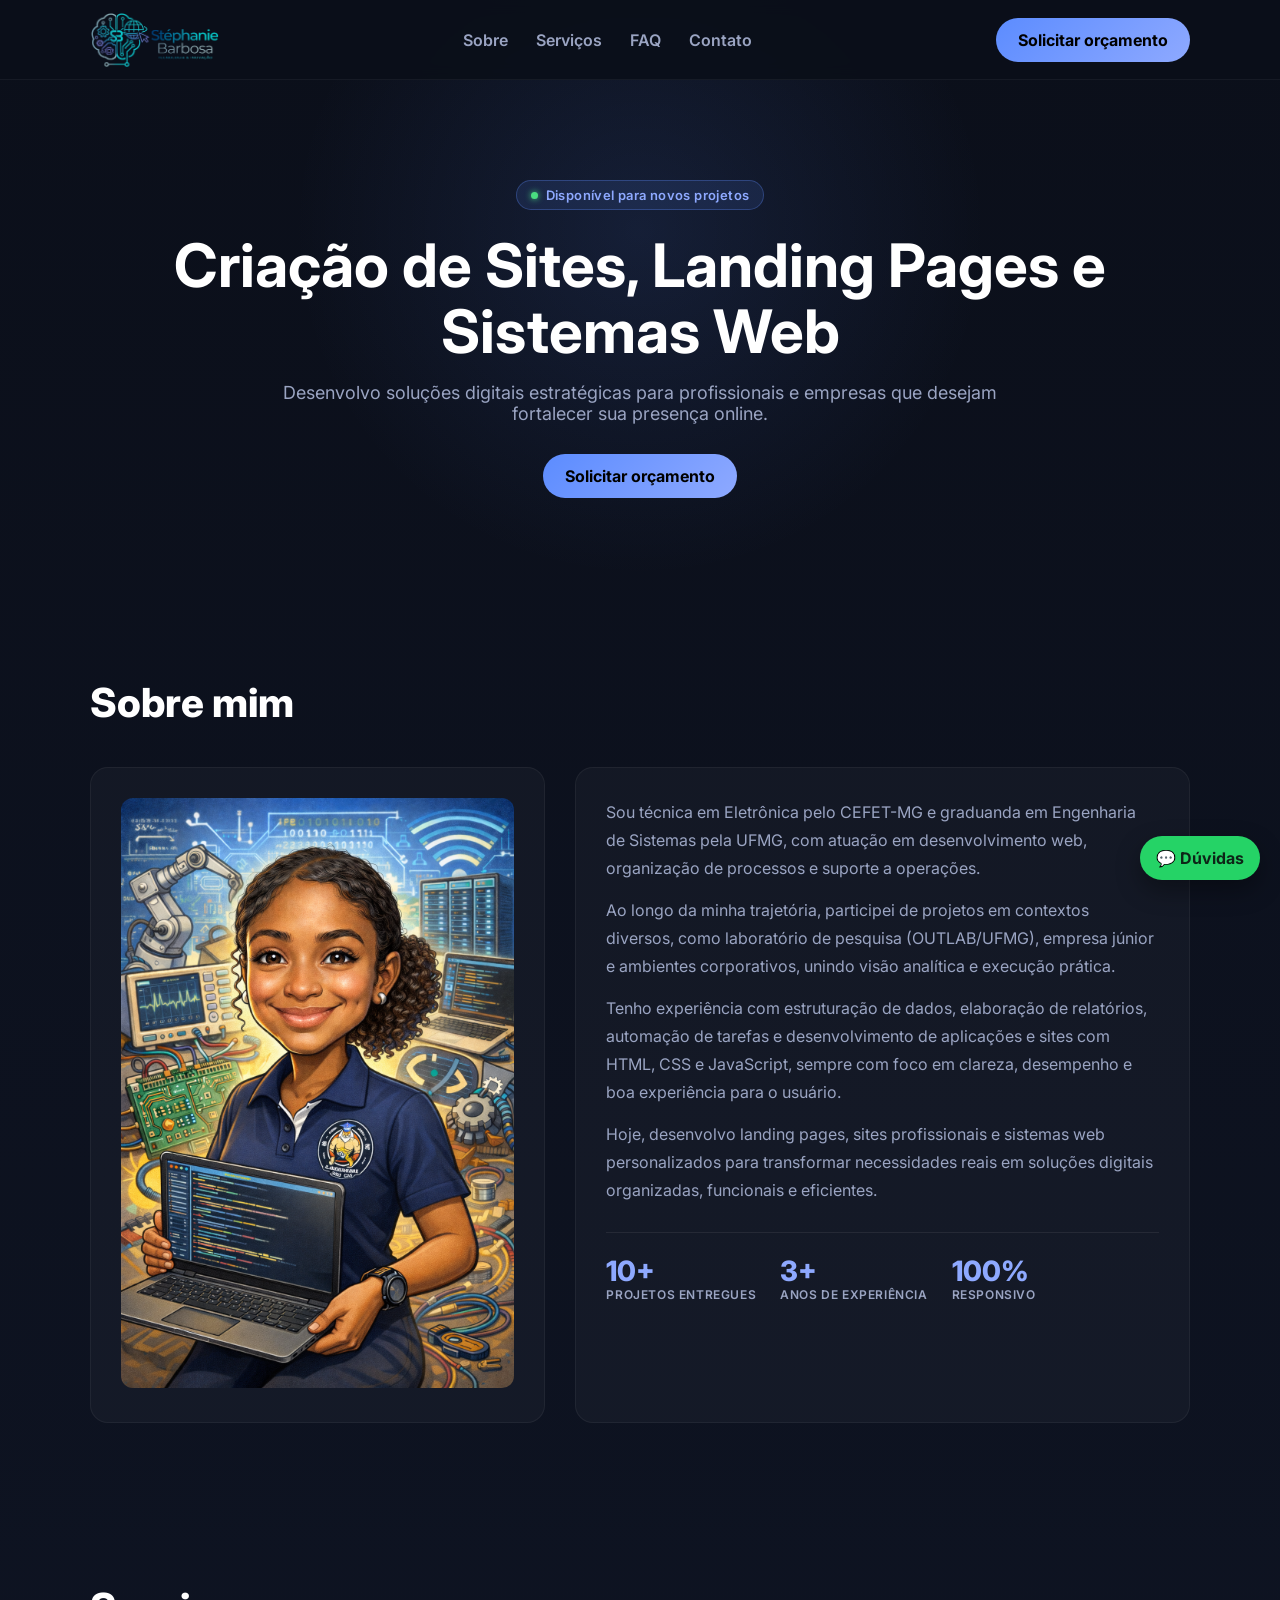
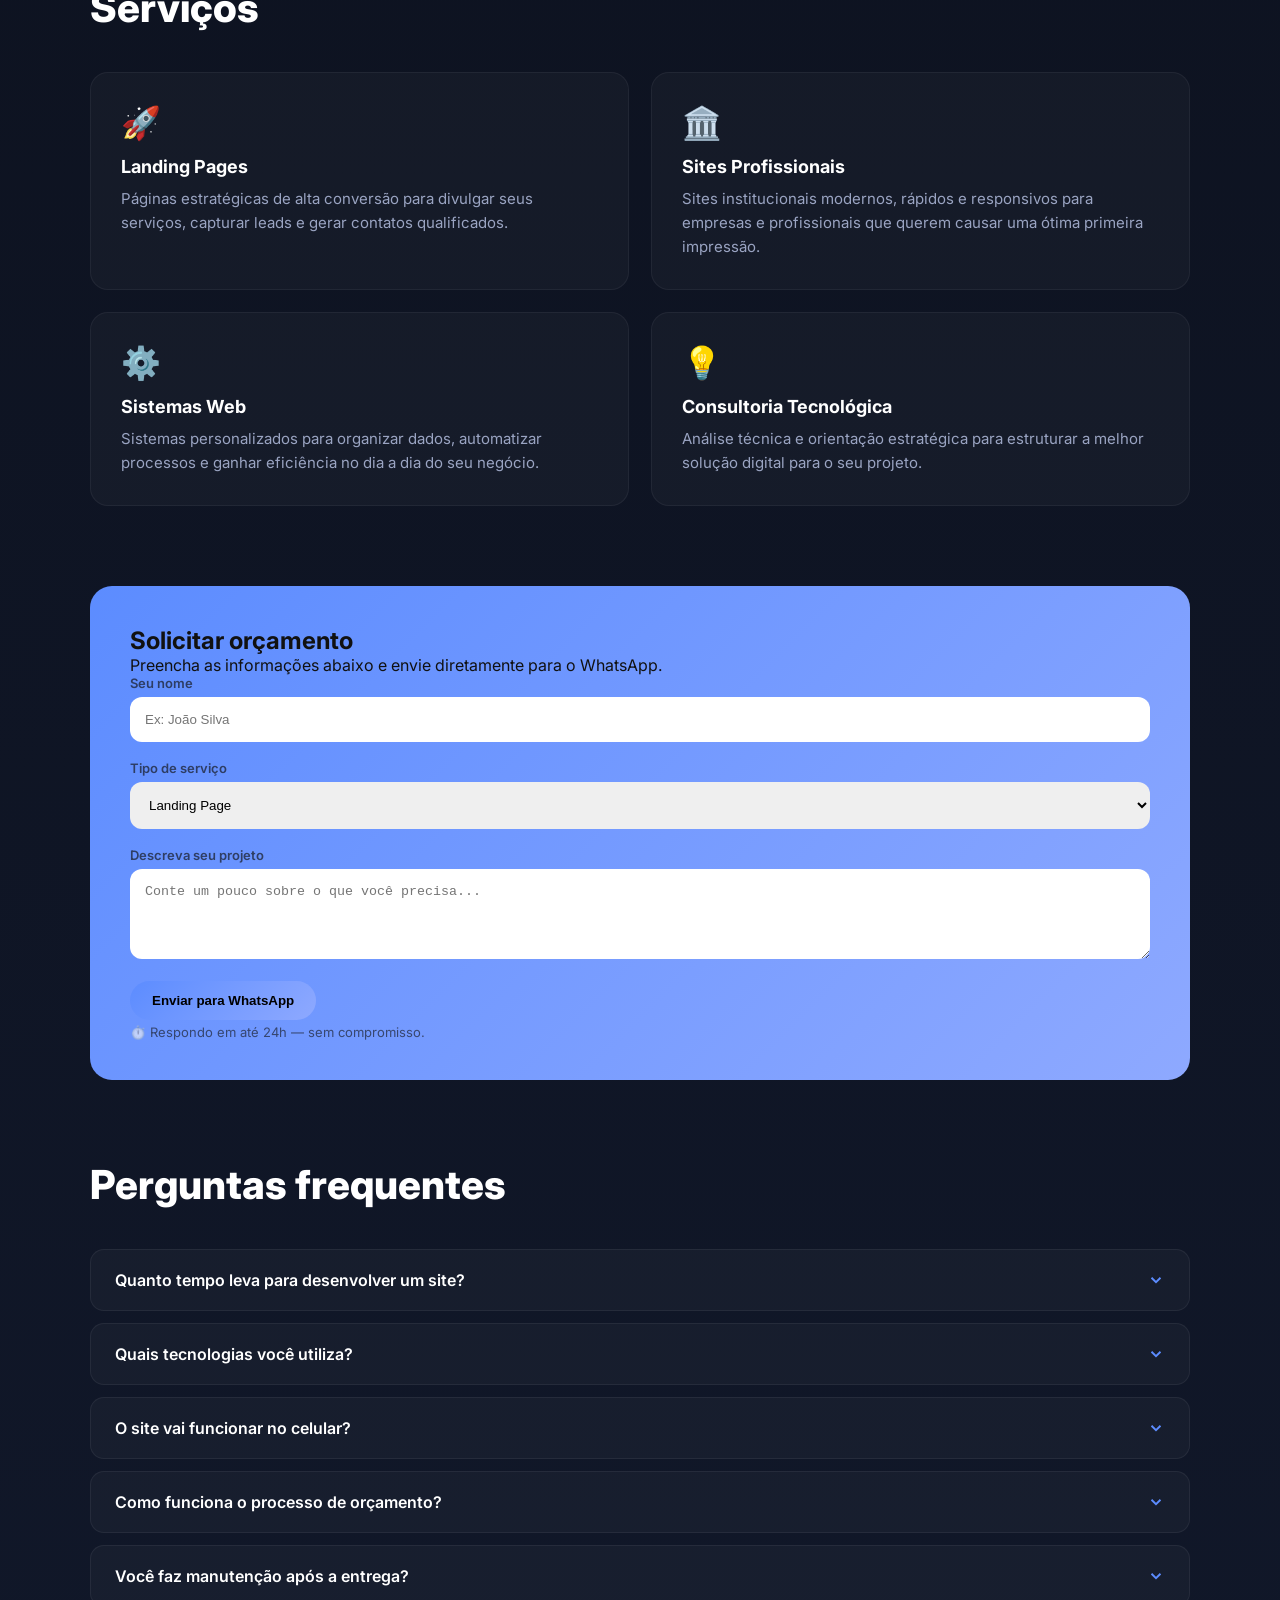
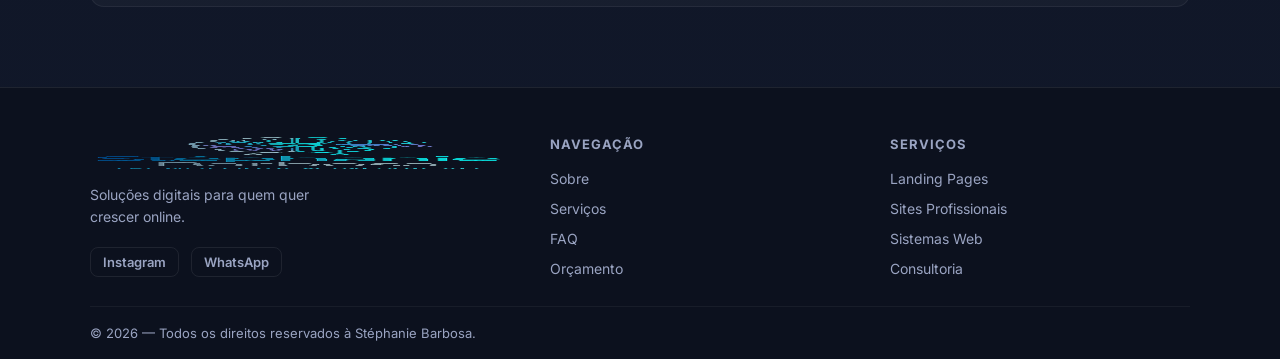
==== index.html @ 3acd4b6a "atualizações" ====
<!doctype html>
<html lang="pt-br">
  <head>
    <meta charset="utf-8" />
    <meta name="viewport" content="width=device-width, initial-scale=1" />
    <meta name="description" content="Stéphanie Barbosa — Desenvolvimento de sites profissionais, landing pages e sistemas web para fortalecer sua presença online." />
    <meta property="og:title" content="Stéphanie Barbosa | Desenvolvimento de Sites e Sistemas" />
    <meta property="og:description" content="Soluções digitais estratégicas para profissionais e empresas que desejam fortalecer sua presença online." />
    <meta property="og:type" content="website" />
    <meta name="twitter:card" content="summary" />
    <meta name="twitter:title" content="Stéphanie Barbosa | Desenvolvimento de Sites e Sistemas" />
    <meta name="twitter:description" content="Soluções digitais estratégicas para profissionais e empresas." />
    <title>Stéphanie Barbosa | Desenvolvimento de Sites e Sistemas</title>
    <link
      href="https://fonts.googleapis.com/css2?family=Inter:wght@400;600;700;800&display=swap"
      rel="stylesheet"
    />
    <link rel="stylesheet" href="assets/css/style.css" />
  </head>
  <body>
    <header>
      <div class="container navbar">
        <div class="brand">
          <img class="brand-logo" src="assets/img/logo-header.png" alt="Logo" />
        </div>

        <button
          class="nav-toggle"
          type="button"
          aria-label="Abrir menu"
          aria-expanded="false"
          aria-controls="primary-navigation"
        >
          <span class="nav-toggle-bar"></span>
          <span class="nav-toggle-bar"></span>
          <span class="nav-toggle-bar"></span>
        </button>

        <nav id="primary-navigation" class="nav-links">
          <a href="#sobre">Sobre</a>
          <a href="#servicos">Serviços</a>
          <a href="#faq">FAQ</a>
          <a
            href="https://wa.me/5531985499733"
            target="_blank"
            rel="noopener noreferrer"
            >Contato</a
          >
        </nav>

        <a href="#contato" class="btn nav-desktop-cta">Solicitar orçamento</a>
      </div>
    </header>

    <div class="nav-overlay"></div>

    <section class="hero">
      <div class="container">
        <div class="hero-badge"><span class="dot"></span> Disponível para novos projetos</div>
        <h1>Criação de Sites, Landing Pages e Sistemas Web</h1>
        <p>
          Desenvolvo soluções digitais estratégicas para profissionais e
          empresas que desejam fortalecer sua presença online.
        </p>
        <div class="hero-actions">
          <a href="#contato" class="btn">Solicitar orçamento</a>
        </div>
      </div>
    </section>

    <section class="section" id="sobre">
      <div class="container">
        <div class="section-title">
          <h2>Sobre mim</h2>
        </div>
        <div class="about-grid">
          <div class="about-photo card">
            <img src="assets/img/foto.png" alt="Stéphanie Barbosa" loading="lazy" />
          </div>
          <div class="card about-text">
            <p>
              Sou técnica em Eletrônica pelo CEFET-MG e graduanda em Engenharia
              de Sistemas pela UFMG, com atuação em desenvolvimento web,
              organização de processos e suporte a operações.
            </p>
            <p>
              Ao longo da minha trajetória, participei de projetos em contextos
              diversos, como laboratório de pesquisa (OUTLAB/UFMG), empresa
              júnior e ambientes corporativos, unindo visão analítica e execução
              prática.
            </p>
            <p>
              Tenho experiência com estruturação de dados, elaboração de
              relatórios, automação de tarefas e desenvolvimento de aplicações e
              sites com HTML, CSS e JavaScript, sempre com foco em clareza,
              desempenho e boa experiência para o usuário.
            </p>
            <p>
              Hoje, desenvolvo landing pages, sites profissionais e sistemas web
              personalizados para transformar necessidades reais em soluções
              digitais organizadas, funcionais e eficientes.
            </p>
            <div class="about-stats">
              <div class="stat"><span class="stat-number">10+</span><span class="stat-label">Projetos entregues</span></div>
              <div class="stat"><span class="stat-number">3+</span><span class="stat-label">Anos de experiência</span></div>
              <div class="stat"><span class="stat-number">100%</span><span class="stat-label">Responsivo</span></div>
            </div>
          </div>
        </div>
      </div>
    </section>

    <section class="section" id="servicos">
      <div class="container">
        <div class="section-title"><h2>Serviços</h2></div>
        <div class="cards">
          <div class="card fade-in">
            <span class="card-icon">🚀</span>
            <h3>Landing Pages</h3>
            <p>
              Páginas estratégicas de alta conversão para divulgar seus serviços,
              capturar leads e gerar contatos qualificados.
            </p>
          </div>
          <div class="card fade-in">
            <span class="card-icon">🏛️</span>
            <h3>Sites Profissionais</h3>
            <p>
              Sites institucionais modernos, rápidos e responsivos para empresas
              e profissionais que querem causar uma ótima primeira impressão.
            </p>
          </div>
          <div class="card fade-in">
            <span class="card-icon">⚙️</span>
            <h3>Sistemas Web</h3>
            <p>
              Sistemas personalizados para organizar dados, automatizar processos
              e ganhar eficiência no dia a dia do seu negócio.
            </p>
          </div>
          <div class="card fade-in">
            <span class="card-icon">💡</span>
            <h3>Consultoria Tecnológica</h3>
            <p>
              Análise técnica e orientação estratégica para estruturar a melhor
              solução digital para o seu projeto.
            </p>
          </div>
        </div>
      </div>
    </section>

    <section class="cta" id="contato">
      <div class="container">
        <div class="cta-box">
          <h2>Solicitar orçamento</h2>
          <p>
            Preencha as informações abaixo e envie diretamente para o WhatsApp.
          </p>
          <form onsubmit="enviarWhatsApp(event)">
            <label for="nome">Seu nome</label>
            <input type="text" id="nome" placeholder="Ex: João Silva" required />
            <label for="servico">Tipo de serviço</label>
            <select id="servico">
              <option>Landing Page</option>
              <option>Site Profissional</option>
              <option>Sistema Web</option>
              <option>Consultoria</option>
            </select>
            <label for="mensagem">Descreva seu projeto</label>
            <textarea
              rows="4"
              id="mensagem"
              placeholder="Conte um pouco sobre o que você precisa..."
            ></textarea>
            <button class="btn" type="submit">Enviar para WhatsApp</button>
            <p class="form-trust">⏱️ Respondo em até 24h &mdash; sem compromisso.</p>
          </form>
        </div>
      </div>
    </section>

    <section class="section" id="faq">
      <div class="container">
        <div class="section-title fade-in">
          <h2>Perguntas frequentes</h2>
        </div>
        <div class="faq-list">
          <div class="faq-item fade-in">
            <button class="faq-question" aria-expanded="false">
              Quanto tempo leva para desenvolver um site?
              <svg class="faq-chevron" viewBox="0 0 24 24" fill="none" stroke="currentColor" stroke-width="2.5"><polyline points="6 9 12 15 18 9"/></svg>
            </button>
            <div class="faq-answer">O prazo varia conforme a complexidade do projeto. Uma landing page simples pode ficar pronta em 5 a 7 dias úteis, enquanto sites institucionais e sistemas web costumam levar de 2 a 5 semanas. Após o orçamento, informo o prazo exato para o seu caso.</div>
          </div>
          <div class="faq-item fade-in">
            <button class="faq-question" aria-expanded="false">
              Quais tecnologias você utiliza?
              <svg class="faq-chevron" viewBox="0 0 24 24" fill="none" stroke="currentColor" stroke-width="2.5"><polyline points="6 9 12 15 18 9"/></svg>
            </button>
            <div class="faq-answer">Trabalho principalmente com HTML, CSS e JavaScript para sites estáticos e landing pages de alta performance. Para sistemas web, utilizo frameworks modernos conforme a necessidade do projeto. Todos os sites entregues são responsivos e otimizados para buscadores (SEO).</div>
          </div>
          <div class="faq-item fade-in">
            <button class="faq-question" aria-expanded="false">
              O site vai funcionar no celular?
              <svg class="faq-chevron" viewBox="0 0 24 24" fill="none" stroke="currentColor" stroke-width="2.5"><polyline points="6 9 12 15 18 9"/></svg>
            </button>
            <div class="faq-answer">Sim, 100%. Todos os projetos são desenvolvidos com abordagem <em>mobile-first</em>, garantindo excelente experiência em celulares, tablets e desktops.</div>
          </div>
          <div class="faq-item fade-in">
            <button class="faq-question" aria-expanded="false">
              Como funciona o processo de orçamento?
              <svg class="faq-chevron" viewBox="0 0 24 24" fill="none" stroke="currentColor" stroke-width="2.5"><polyline points="6 9 12 15 18 9"/></svg>
            </button>
            <div class="faq-answer">Basta preencher o formulário acima ou entrar em contato pelo WhatsApp. Após entender o seu projeto, envio um orçamento detalhado sem nenhum compromisso. Respondo em até 24 horas úteis.</div>
          </div>
          <div class="faq-item fade-in">
            <button class="faq-question" aria-expanded="false">
              Você faz manutenção após a entrega?
              <svg class="faq-chevron" viewBox="0 0 24 24" fill="none" stroke="currentColor" stroke-width="2.5"><polyline points="6 9 12 15 18 9"/></svg>
            </button>
            <div class="faq-answer">Sim. Ofereço suporte pós-entrega e manutenção mediante contrato. Assim você fica tranquilo sabendo que o site continuará funcionando e atualizado.</div>
          </div>
        </div>
      </div>
    </section>

    <footer>
      <div class="footer-inner">
        <div class="footer-brand">
          <img
            class="footer-logo"
            src="assets/img/logo-footer.png"
            alt="Logo Stéphanie Barbosa"
            loading="lazy"
          />
          <p class="footer-tagline">Soluções digitais para quem quer crescer online.</p>
          <div class="footer-social">
            <a href="https://www.instagram.com/" target="_blank" rel="noopener noreferrer">Instagram</a>
            <a href="https://wa.me/5531985499733" target="_blank" rel="noopener noreferrer">WhatsApp</a>
          </div>
        </div>
        <div class="footer-col">
          <h4>Navegação</h4>
          <ul>
            <li><a href="#sobre">Sobre</a></li>
            <li><a href="#servicos">Serviços</a></li>
            <li><a href="#faq">FAQ</a></li>
            <li><a href="#contato">Orçamento</a></li>
          </ul>
        </div>
        <div class="footer-col">
          <h4>Serviços</h4>
          <ul>
            <li><a href="#contato">Landing Pages</a></li>
            <li><a href="#contato">Sites Profissionais</a></li>
            <li><a href="#contato">Sistemas Web</a></li>
            <li><a href="#contato">Consultoria</a></li>
          </ul>
        </div>
      </div>
      <div class="footer-bottom">
        <div class="footer-text">
          &copy; <span id="year"></span> &mdash; Todos os direitos reservados à Stéphanie Barbosa.
        </div>
      </div>
    </footer>

    <a
      class="whatsapp-float"
      href="https://wa.me/5531985499733?text=Ol%C3%A1%2C%20tenho%20uma%20d%C3%BAvida%20e%20gostaria%20de%20falar%20com%20voc%C3%AA."
      target="_blank"
      rel="noopener noreferrer"
      >💬 Dúvidas</a
    >

    <script src="assets/js/main.js"></script>
  </body>
</html>
---- assets/css/style.css ----
:root {
  --bg: #0b0f1a;
  --accent: #5c8cff;
  --accent-soft: #8ea9ff;
  --text: #ffffff;
  --muted: #9aa4c2;
  --success: #25d366;
}

* {
  box-sizing: border-box;
  margin: 0;
  padding: 0;
}
:focus-visible {
  outline: 2px solid var(--accent);
  outline-offset: 3px;
  border-radius: 4px;
}
html {
  scroll-behavior: smooth;
}
body {
  font-family: Inter, sans-serif;
  background: linear-gradient(180deg, #0b0f1a, #11182a);
  color: var(--text);
  overflow-x: hidden;
}

.container {
  width: min(1100px, 92%);
  margin: auto;
}

/* HEADER CORRIGIDO */
header {
  position: fixed;
  top: 0;
  left: 0;
  width: 100%;
  height: 80px; /* Altura fixa para controle */
  background: rgba(11, 15, 26, 0.95);
  backdrop-filter: blur(8px);
  border-bottom: 1px solid rgba(255, 255, 255, 0.05);
  z-index: 1000;
  display: flex;
  align-items: center;
}

.navbar {
  display: grid;
  grid-template-columns: auto 1fr auto;
  align-items: center;
  gap: 20px;
}

.brand-logo {
  height: 54px;
  width: auto;
  display: block;
}

.nav-links {
  display: flex;
  gap: 28px;
  align-items: center;
  justify-self: center;
}
.nav-links a {
  color: var(--muted);
  font-weight: 600;
  transition: 0.2s;
  text-decoration: none;
}
.nav-links a:hover {
  color: var(--text);
}

.nav-cta {
  display: none;
} /* Escondido no Desktop */

.btn {
  display: inline-flex;
  align-items: center;
  justify-content: center;
  padding: 12px 22px;
  border-radius: 30px;
  background: linear-gradient(135deg, var(--accent), var(--accent-soft));
  border: none;
  font-weight: 700;
  color: #000;
  text-decoration: none;
  cursor: pointer;
  transition: transform 0.2s ease, box-shadow 0.2s ease, filter 0.2s ease;
}
.btn:hover {
  transform: translateY(-2px) scale(1.03);
  box-shadow: 0 8px 24px rgba(92, 140, 255, 0.4);
  filter: brightness(1.08);
}

/* HERO */
.hero {
  padding: clamp(120px, 15vw, 180px) 0 clamp(60px, 8vw, 100px);
  text-align: center;
  position: relative;
  overflow: hidden;
}
.hero::before {
  content: '';
  position: absolute;
  top: -120px;
  left: 50%;
  transform: translateX(-50%);
  width: 700px;
  height: 700px;
  background: radial-gradient(circle, rgba(92,140,255,0.12) 0%, transparent 70%);
  pointer-events: none;
  z-index: 0;
}
.hero .container {
  position: relative;
  z-index: 1;
}
.hero-badge {
  display: inline-flex;
  align-items: center;
  gap: 8px;
  background: rgba(92, 140, 255, 0.12);
  border: 1px solid rgba(92, 140, 255, 0.3);
  color: var(--accent-soft);
  font-size: 13px;
  font-weight: 600;
  padding: 6px 14px;
  border-radius: 999px;
  margin-bottom: 22px;
  letter-spacing: 0.03em;
}
.hero-badge .dot {
  width: 7px;
  height: 7px;
  border-radius: 50%;
  background: #4ade80;
  box-shadow: 0 0 6px #4ade80;
  animation: pulse-dot 2s infinite;
}
@keyframes pulse-dot {
  0%, 100% { opacity: 1; }
  50% { opacity: 0.4; }
}
.hero h1 {
  font-size: clamp(32px, 5vw, 60px);
  line-height: 1.1;
  margin-bottom: 18px;
}
.hero p {
  max-width: 760px;
  margin: 0 auto 30px;
  color: var(--muted);
  font-size: 18px;
}

/* SEÇÕES E GRIDS */
[id] {
  scroll-margin-top: 90px;
}
.section {
  padding: 80px 0;
}
.section-title {
  margin-bottom: 40px;
}
.section-title h2 {
  font-size: clamp(26px, 3.5vw, 40px);
  font-weight: 800;
}
.about-grid {
  display: grid;
  grid-template-columns: 1fr 1.35fr;
  gap: 30px;
}
.cards {
  display: grid;
  grid-template-columns: repeat(2, 1fr);
  gap: 22px;
}
.card {
  padding: 30px;
  border-radius: 18px;
  background: rgba(255, 255, 255, 0.03);
  border: 1px solid rgba(255, 255, 255, 0.05);
  transition: border-color 0.25s, transform 0.25s;
}
.card:hover {
  border-color: rgba(92, 140, 255, 0.3);
  transform: translateY(-3px);
}

.about-photo img {
  width: 100%;
  border-radius: 12px;
  object-fit: cover;
}

.about-text p {
  color: var(--muted);
  line-height: 1.75;
  margin-bottom: 14px;
}
.about-text p:last-child {
  margin-bottom: 0;
}

.about-stats {
  display: flex;
  gap: 24px;
  flex-wrap: wrap;
  margin-top: 28px;
  padding-top: 24px;
  border-top: 1px solid rgba(255,255,255,0.07);
}
.stat {
  display: flex;
  flex-direction: column;
  gap: 2px;
}
.stat-number {
  font-size: 28px;
  font-weight: 800;
  color: var(--accent-soft);
  line-height: 1;
}
.stat-label {
  font-size: 12px;
  color: var(--muted);
  font-weight: 600;
  text-transform: uppercase;
  letter-spacing: 0.05em;
}

/* ÍCONES DOS CARDS */
.card-icon {
  font-size: 32px;
  margin-bottom: 14px;
  display: block;
}
.cards .card h3 {
  margin-bottom: 10px;
  font-size: 18px;
  font-weight: 700;
}
.cards .card p {
  color: var(--muted);
  line-height: 1.6;
  font-size: 15px;
}

/* FAQ */
.faq-list {
  display: flex;
  flex-direction: column;
  gap: 12px;
}
.faq-item {
  border-radius: 14px;
  background: rgba(255,255,255,0.03);
  border: 1px solid rgba(255,255,255,0.06);
  overflow: hidden;
  transition: border-color 0.25s;
}
.faq-item:hover {
  border-color: rgba(92,140,255,0.25);
}
.faq-question {
  width: 100%;
  background: none;
  border: none;
  color: var(--text);
  font-family: inherit;
  font-size: 16px;
  font-weight: 600;
  padding: 20px 24px;
  text-align: left;
  cursor: pointer;
  display: flex;
  justify-content: space-between;
  align-items: center;
  gap: 12px;
}
.faq-question .faq-chevron {
  width: 18px;
  height: 18px;
  flex-shrink: 0;
  color: var(--accent);
  transition: transform 0.3s;
}
.faq-item.is-open .faq-chevron {
  transform: rotate(180deg);
}
.faq-answer {
  max-height: 0;
  overflow: hidden;
  transition: max-height 0.35s ease, padding 0.3s;
  padding: 0 24px;
  color: var(--muted);
  font-size: 15px;
  line-height: 1.7;
}
.faq-item.is-open .faq-answer {
  max-height: 300px;
  padding: 0 24px 20px;
}

/* FORMULÁRIO */
.cta-box {
  padding: 40px;
  border-radius: 22px;
  background: linear-gradient(135deg, var(--accent), var(--accent-soft));
  color: #111;
}
form label {
  display: block;
  font-size: 13px;
  font-weight: 600;
  color: rgba(17, 17, 17, 0.65);
  margin-bottom: 6px;
}
form input,
form select,
form textarea {
  width: 100%;
  padding: 15px;
  border-radius: 12px;
  border: none;
  margin-bottom: 18px;
}

/* FOOTER */
footer {
  border-top: 1px solid rgba(255, 255, 255, 0.08);
  background: rgba(11, 15, 26, 0.7);
}

.footer-inner {
  width: min(1100px, 92%);
  margin: 0 auto;
  padding: 48px 0 28px;
  display: grid;
  grid-template-columns: 1.4fr 1fr 1fr;
  gap: 40px;
}

.footer-brand {
  display: flex;
  flex-direction: column;
  gap: 14px;
}

.footer-logo {
  height: 34px;
  width: auto;
  display: block;
}

.footer-tagline {
  color: var(--muted);
  font-size: 14px;
  line-height: 1.6;
  max-width: 220px;
}

.footer-social {
  display: flex;
  gap: 12px;
  margin-top: 4px;
}

.footer-social a {
  color: var(--muted);
  text-decoration: none;
  font-size: 13px;
  font-weight: 600;
  padding: 6px 12px;
  border-radius: 8px;
  border: 1px solid rgba(255,255,255,0.08);
  transition: color 0.2s, border-color 0.2s;
}

.footer-social a:hover {
  color: var(--text);
  border-color: rgba(92,140,255,0.4);
}

.footer-col h4 {
  font-size: 13px;
  font-weight: 700;
  text-transform: uppercase;
  letter-spacing: 0.08em;
  color: var(--muted);
  margin-bottom: 16px;
}

.footer-col ul {
  list-style: none;
  display: flex;
  flex-direction: column;
  gap: 10px;
}

.footer-col ul li a {
  color: var(--muted);
  text-decoration: none;
  font-size: 14px;
  transition: color 0.2s;
}

.footer-col ul li a:hover {
  color: var(--text);
}

.footer-bottom {
  width: min(1100px, 92%);
  margin: 0 auto;
  padding: 18px 0;
  border-top: 1px solid rgba(255,255,255,0.05);
  display: flex;
  align-items: center;
  justify-content: space-between;
}

.footer-text {
  color: var(--muted);
  font-size: 13px;
}

/* BOTAO FLUTUANTE WHATSAPP */
.whatsapp-float {
  position: fixed;
  right: 20px;
  bottom: 20px;
  z-index: 1200;
  display: inline-flex;
  align-items: center;
  gap: 8px;
  padding: 12px 16px;
  border-radius: 999px;
  background: var(--success);
  color: #0d2517;
  text-decoration: none;
  font-weight: 700;
  box-shadow: 0 10px 25px rgba(0, 0, 0, 0.35);
  transition:
    transform 0.2s ease,
    box-shadow 0.2s ease;
}

.whatsapp-float:hover {
  transform: translateY(-2px);
  box-shadow: 0 14px 30px rgba(0, 0, 0, 0.4);
}

/* MENU HAMBÚRGUER (BOTÃO) */
.nav-toggle {
  display: none;
  flex-direction: column;
  gap: 5px;
  background: none;
  border: none;
  cursor: pointer;
  z-index: 1100;
}
.nav-toggle-bar {
  width: 25px;
  height: 3px;
  background: #fff;
  border-radius: 5px;
  transition: 0.3s;
}

/* RESPONSIVIDADE */
/* FADE-IN AO ROLAR */
.fade-in {
  opacity: 0;
  transform: translateY(22px);
  transition: opacity 0.6s ease, transform 0.6s ease;
}
.fade-in.visible {
  opacity: 1;
  transform: translateY(0);
}

/* CONFIANÇA NO FORM */
.form-trust {
  display: flex;
  align-items: center;
  gap: 8px;
  font-size: 13px;
  color: rgba(17,17,17,0.6);
  margin-top: 4px;
}

@media (max-width: 900px) {
  .nav-links {
    position: fixed;
    top: 0;
    right: -100%;
    height: 100vh;
    width: 280px;
    background: var(--bg);
    flex-direction: column;
    padding: 100px 20px;
    transition: 0.4s;
    z-index: 1050;
  }
  .nav-links.is-open {
    right: 0;
  }
  .nav-toggle {
    display: flex;
  }
  .nav-desktop-cta {
    display: none;
  }
  .nav-cta {
    display: flex;
    width: 100%;
  }

  .about-grid,
  .cards {
    grid-template-columns: 1fr;
  }

  .footer-inner {
    grid-template-columns: 1fr;
    gap: 32px;
    padding: 36px 0 24px;
  }
  .footer-bottom {
    flex-direction: column;
    gap: 8px;
    text-align: center;
  }
  .footer-text {
    text-align: center;
  }

  .whatsapp-float {
    right: 14px;
    bottom: 14px;
    padding: 10px 14px;
    font-size: 14px;
  }

  /* Animação X */
  .nav-toggle.is-open .nav-toggle-bar:nth-child(1) {
    transform: translateY(8px) rotate(45deg);
  }
  .nav-toggle.is-open .nav-toggle-bar:nth-child(2) {
    opacity: 0;
  }
  .nav-toggle.is-open .nav-toggle-bar:nth-child(3) {
    transform: translateY(-8px) rotate(-45deg);
  }
}

@media (max-width: 768px) {
  .section { padding: 60px 0; }
  .cta-box { padding: 28px 20px; }
  .card { padding: 22px; }
}

@media (max-width: 480px) {
  .brand-logo { height: 42px; }
  .hero p { font-size: 16px; }
  .cta-box { padding: 24px 16px; }
}

.nav-overlay {
  position: fixed;
  inset: 0;
  background: rgba(0, 0, 0, 0.7);
  display: none;
  z-index: 1000;
}
.nav-overlay.is-open {
  display: block;
}
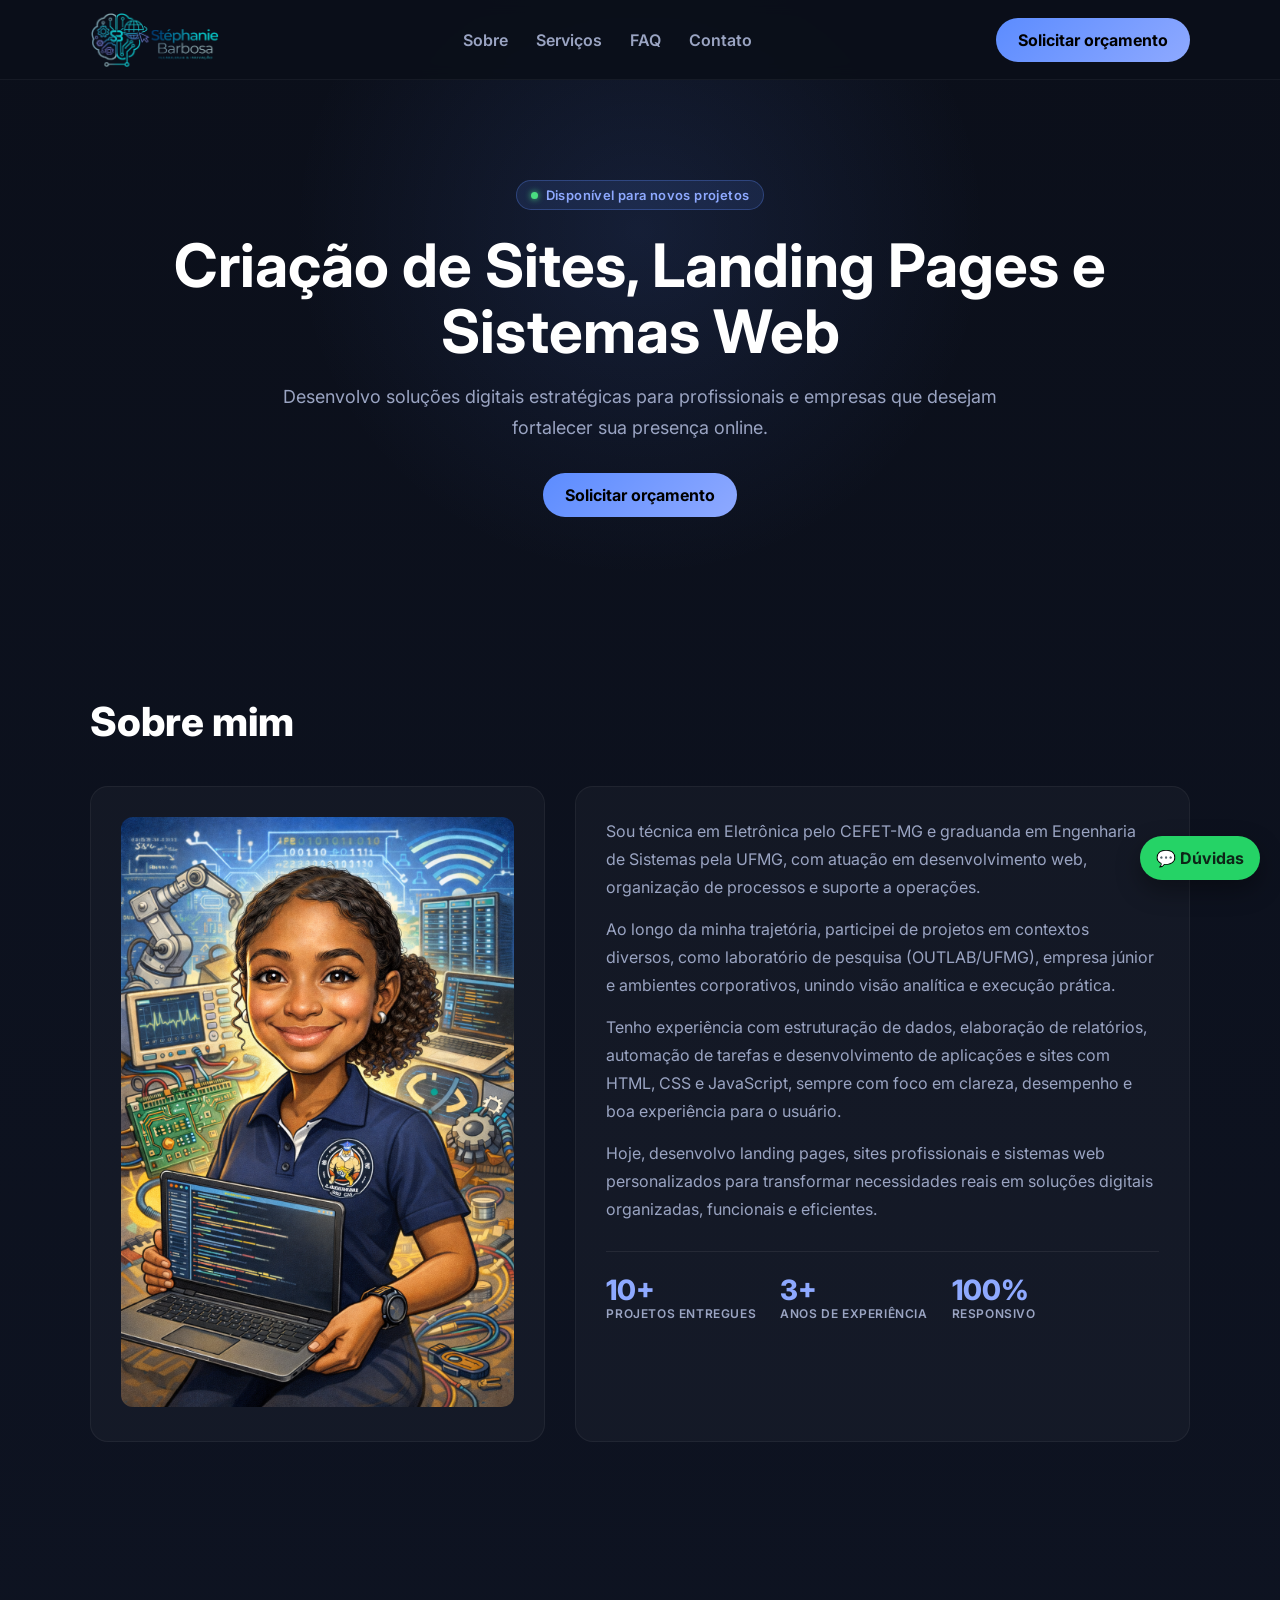
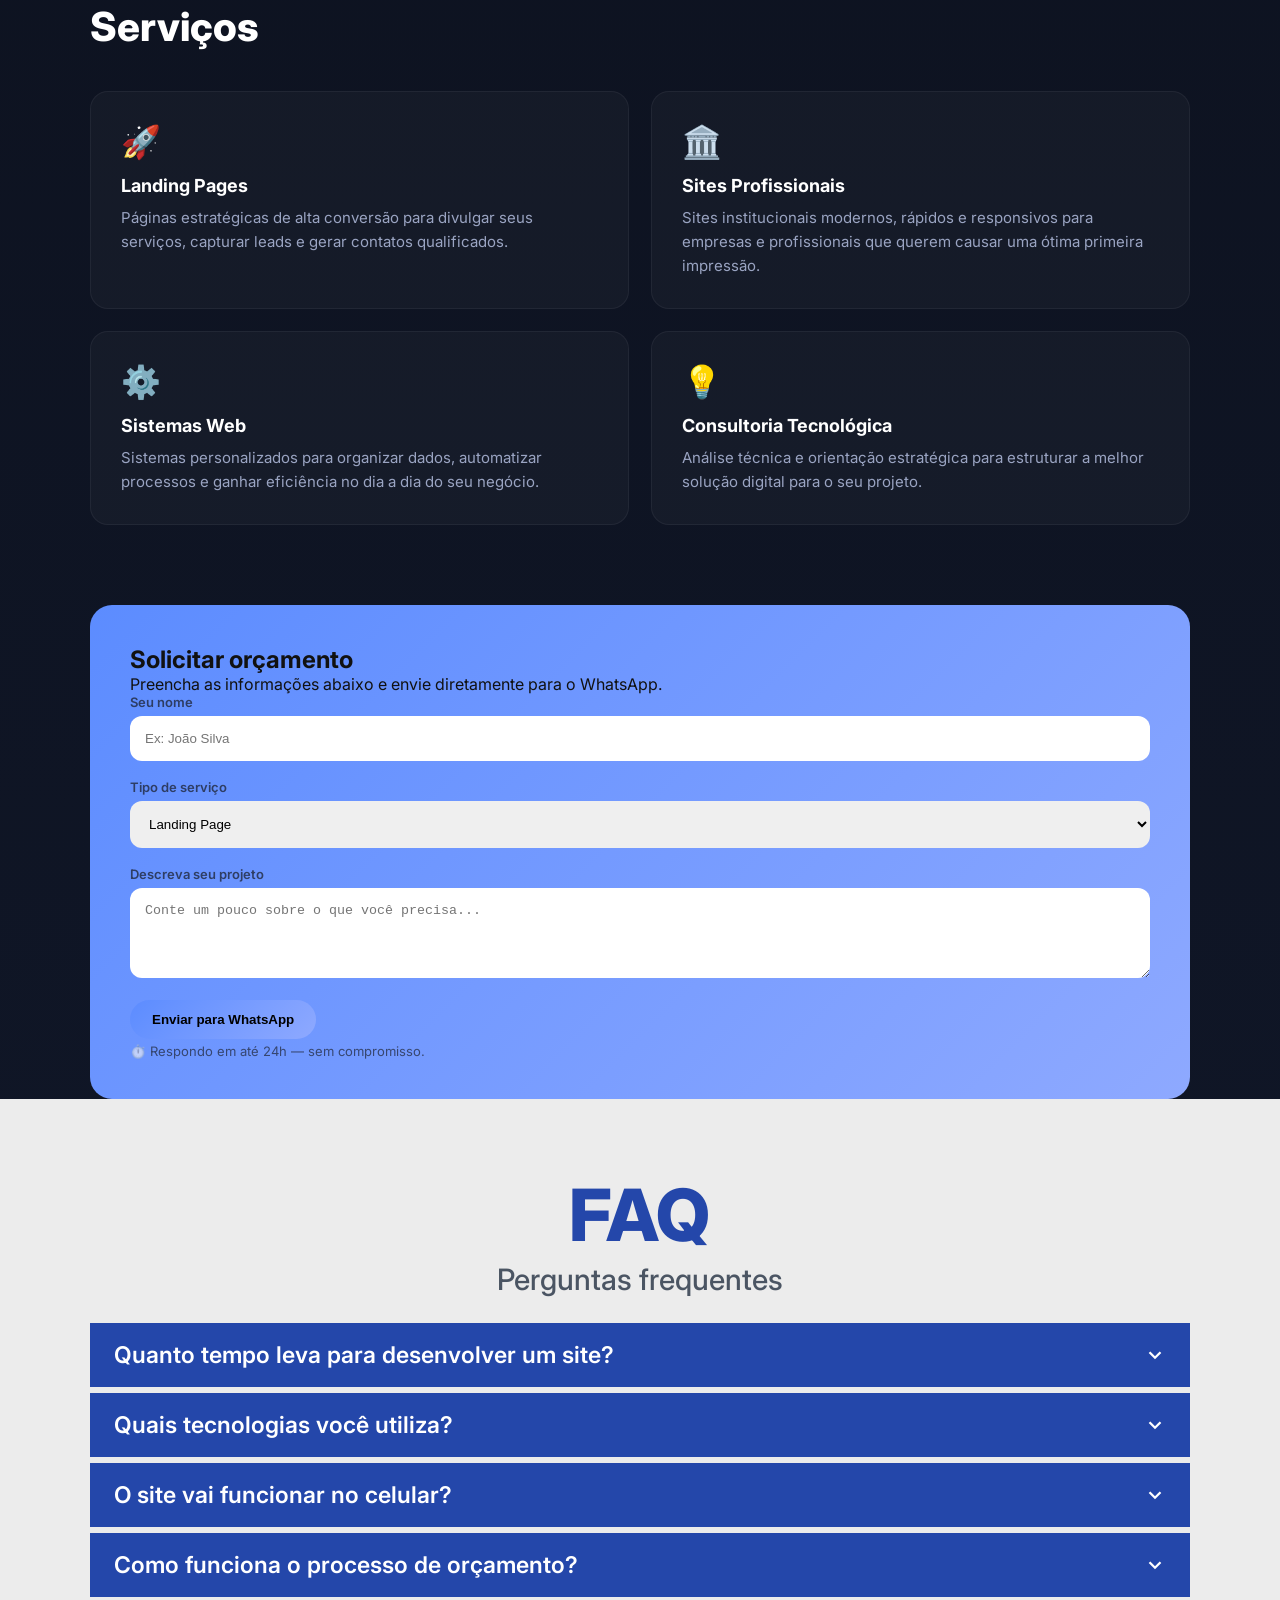
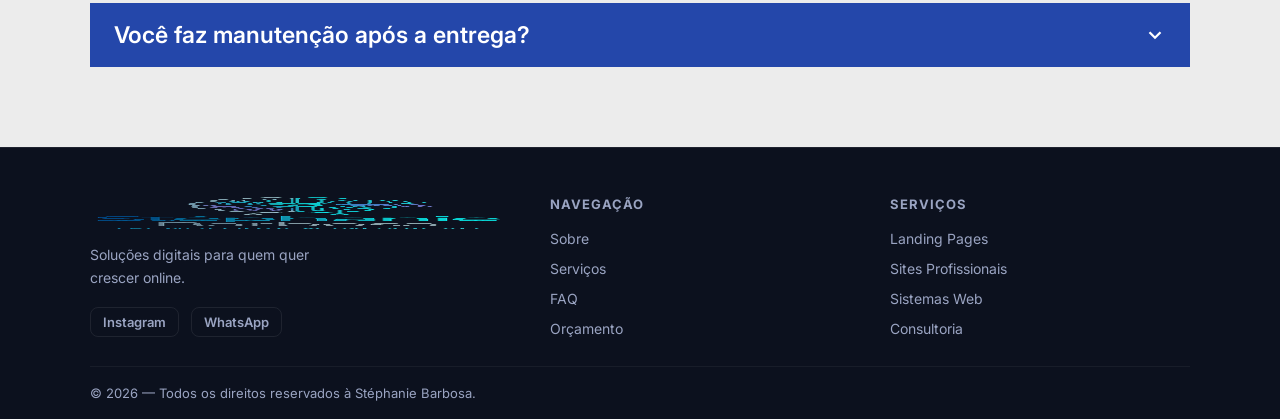
==== commit 68786fe5: "atualizações" ====
--- a/index.html
+++ b/index.html
@@ -70,10 +70,10 @@
 
     <section class="section" id="sobre">
       <div class="container">
-        <div class="section-title">
+        <div class="section-title fade-in">
           <h2>Sobre mim</h2>
         </div>
-        <div class="about-grid">
+        <div class="about-grid fade-in">
           <div class="about-photo card">
             <img src="assets/img/foto.png" alt="Stéphanie Barbosa" loading="lazy" />
           </div>
@@ -112,7 +112,7 @@
 
     <section class="section" id="servicos">
       <div class="container">
-        <div class="section-title"><h2>Serviços</h2></div>
+        <div class="section-title fade-in"><h2>Serviços</h2></div>
         <div class="cards">
           <div class="card fade-in">
             <span class="card-icon">🚀</span>
@@ -152,7 +152,7 @@
 
     <section class="cta" id="contato">
       <div class="container">
-        <div class="cta-box">
+        <div class="cta-box fade-in">
           <h2>Solicitar orçamento</h2>
           <p>
             Preencha as informações abaixo e envie diretamente para o WhatsApp.
@@ -183,7 +183,8 @@
     <section class="section" id="faq">
       <div class="container">
         <div class="section-title fade-in">
-          <h2>Perguntas frequentes</h2>
+          <h2>FAQ</h2>
+          <p>Perguntas frequentes</p>
         </div>
         <div class="faq-list">
           <div class="faq-item fade-in">
@@ -226,7 +227,7 @@
     </section>
 
     <footer>
-      <div class="footer-inner">
+      <div class="footer-inner fade-in">
         <div class="footer-brand">
           <img
             class="footer-logo"
--- a/assets/css/style.css
+++ b/assets/css/style.css
@@ -71,6 +71,9 @@
   font-weight: 600;
   transition: 0.2s;
   text-decoration: none;
+  min-height: 44px;
+  display: inline-flex;
+  align-items: center;
 }
 .nav-links a:hover {
   color: var(--text);
@@ -92,12 +95,11 @@
   color: #000;
   text-decoration: none;
   cursor: pointer;
-  transition: transform 0.2s ease, box-shadow 0.2s ease, filter 0.2s ease;
+  transition: transform 0.2s ease, box-shadow 0.2s ease;
 }
 .btn:hover {
-  transform: translateY(-2px) scale(1.03);
-  box-shadow: 0 8px 24px rgba(92, 140, 255, 0.4);
-  filter: brightness(1.08);
+  transform: translateY(-2px);
+  box-shadow: 0 14px 30px rgba(0, 0, 0, 0.4);
 }
 
 /* HERO */
@@ -159,6 +161,7 @@
   margin: 0 auto 30px;
   color: var(--muted);
   font-size: 18px;
+  line-height: 1.7;
 }
 
 /* SEÇÕES E GRIDS */
@@ -257,59 +260,85 @@
 }
 
 /* FAQ */
+#faq.section {
+  background: #ececec;
+}
+
+#faq .section-title {
+  text-align: center;
+  margin-bottom: 26px;
+}
+
+#faq .section-title h2 {
+  color: #2447aa;
+  font-size: clamp(44px, 7vw, 72px);
+  font-weight: 800;
+  letter-spacing: 0.01em;
+  line-height: 1;
+  margin-bottom: 10px;
+}
+
+#faq .section-title p {
+  color: #4b5563;
+  font-size: clamp(24px, 2.3vw, 36px);
+  font-weight: 500;
+}
+
 .faq-list {
   display: flex;
   flex-direction: column;
-  gap: 12px;
-}
+  gap: 6px;
+}
+
 .faq-item {
-  border-radius: 14px;
-  background: rgba(255,255,255,0.03);
-  border: 1px solid rgba(255,255,255,0.06);
+  background: transparent;
+  border: none;
   overflow: hidden;
-  transition: border-color 0.25s;
-}
-.faq-item:hover {
-  border-color: rgba(92,140,255,0.25);
-}
+}
+
 .faq-question {
   width: 100%;
-  background: none;
+  background: #2447aa;
   border: none;
-  color: var(--text);
+  color: #fff;
   font-family: inherit;
-  font-size: 16px;
+  font-size: clamp(22px, 1.8vw, 33px);
   font-weight: 600;
-  padding: 20px 24px;
+  padding: 18px 24px;
   text-align: left;
   cursor: pointer;
   display: flex;
   justify-content: space-between;
   align-items: center;
-  gap: 12px;
-}
+  gap: 14px;
+}
+
 .faq-question .faq-chevron {
-  width: 18px;
-  height: 18px;
+  width: 22px;
+  height: 22px;
   flex-shrink: 0;
-  color: var(--accent);
+  color: #fff;
   transition: transform 0.3s;
 }
+
 .faq-item.is-open .faq-chevron {
   transform: rotate(180deg);
 }
+
 .faq-answer {
   max-height: 0;
   overflow: hidden;
   transition: max-height 0.35s ease, padding 0.3s;
-  padding: 0 24px;
-  color: var(--muted);
-  font-size: 15px;
-  line-height: 1.7;
-}
+  padding: 0 18px;
+  color: #777;
+  font-size: clamp(16px, 1.35vw, 26px);
+  line-height: 1.65;
+  background: #ececec;
+}
+
 .faq-item.is-open .faq-answer {
-  max-height: 300px;
-  padding: 0 24px 20px;
+  max-height: 420px;
+  padding: 26px 18px 30px;
 }
 
 /* FORMULÁRIO */
@@ -460,6 +489,11 @@
   box-shadow: 0 14px 30px rgba(0, 0, 0, 0.4);
 }
 
+.nav-overlay.is-open ~ .whatsapp-float {
+  opacity: 0;
+  pointer-events: none;
+}
+
 /* MENU HAMBÚRGUER (BOTÃO) */
 .nav-toggle {
   display: none;
@@ -501,6 +535,10 @@
 }
 
 @media (max-width: 900px) {
+  .container {
+    width: min(1100px, 94%);
+  }
+
   .nav-links {
     position: fixed;
     top: 0;
@@ -512,6 +550,17 @@
     padding: 100px 20px;
     transition: 0.4s;
     z-index: 1050;
+    gap: 8px;
+  }
+  .nav-links a {
+    width: 100%;
+    min-height: 48px;
+    font-size: 18px;
+    border-radius: 10px;
+    padding: 0 12px;
+  }
+  .nav-links a:hover {
+    background: rgba(255, 255, 255, 0.05);
   }
   .nav-links.is-open {
     right: 0;
@@ -567,14 +616,40 @@
 
 @media (max-width: 768px) {
   .section { padding: 60px 0; }
+  .section-title { margin-bottom: 26px; }
+  .section-title h2 { font-size: clamp(24px, 6vw, 32px); }
+  .hero h1 { line-height: 1.15; }
   .cta-box { padding: 28px 20px; }
   .card { padding: 22px; }
+  .about-stats { gap: 18px; }
+
+  .faq-question {
+    padding: 14px 16px;
+    font-size: 20px;
+  }
+
+  .faq-answer {
+    font-size: 16px;
+  }
 }
 
 @media (max-width: 480px) {
   .brand-logo { height: 42px; }
+  .hero-badge { font-size: 12px; }
   .hero p { font-size: 16px; }
   .cta-box { padding: 24px 16px; }
+  .whatsapp-float {
+    bottom: 10px;
+    right: 10px;
+  }
+}
+
+@media (prefers-reduced-motion: reduce) {
+  *, *::before, *::after {
+    animation: none !important;
+    transition: none !important;
+    scroll-behavior: auto !important;
+  }
 }
 
 .nav-overlay {
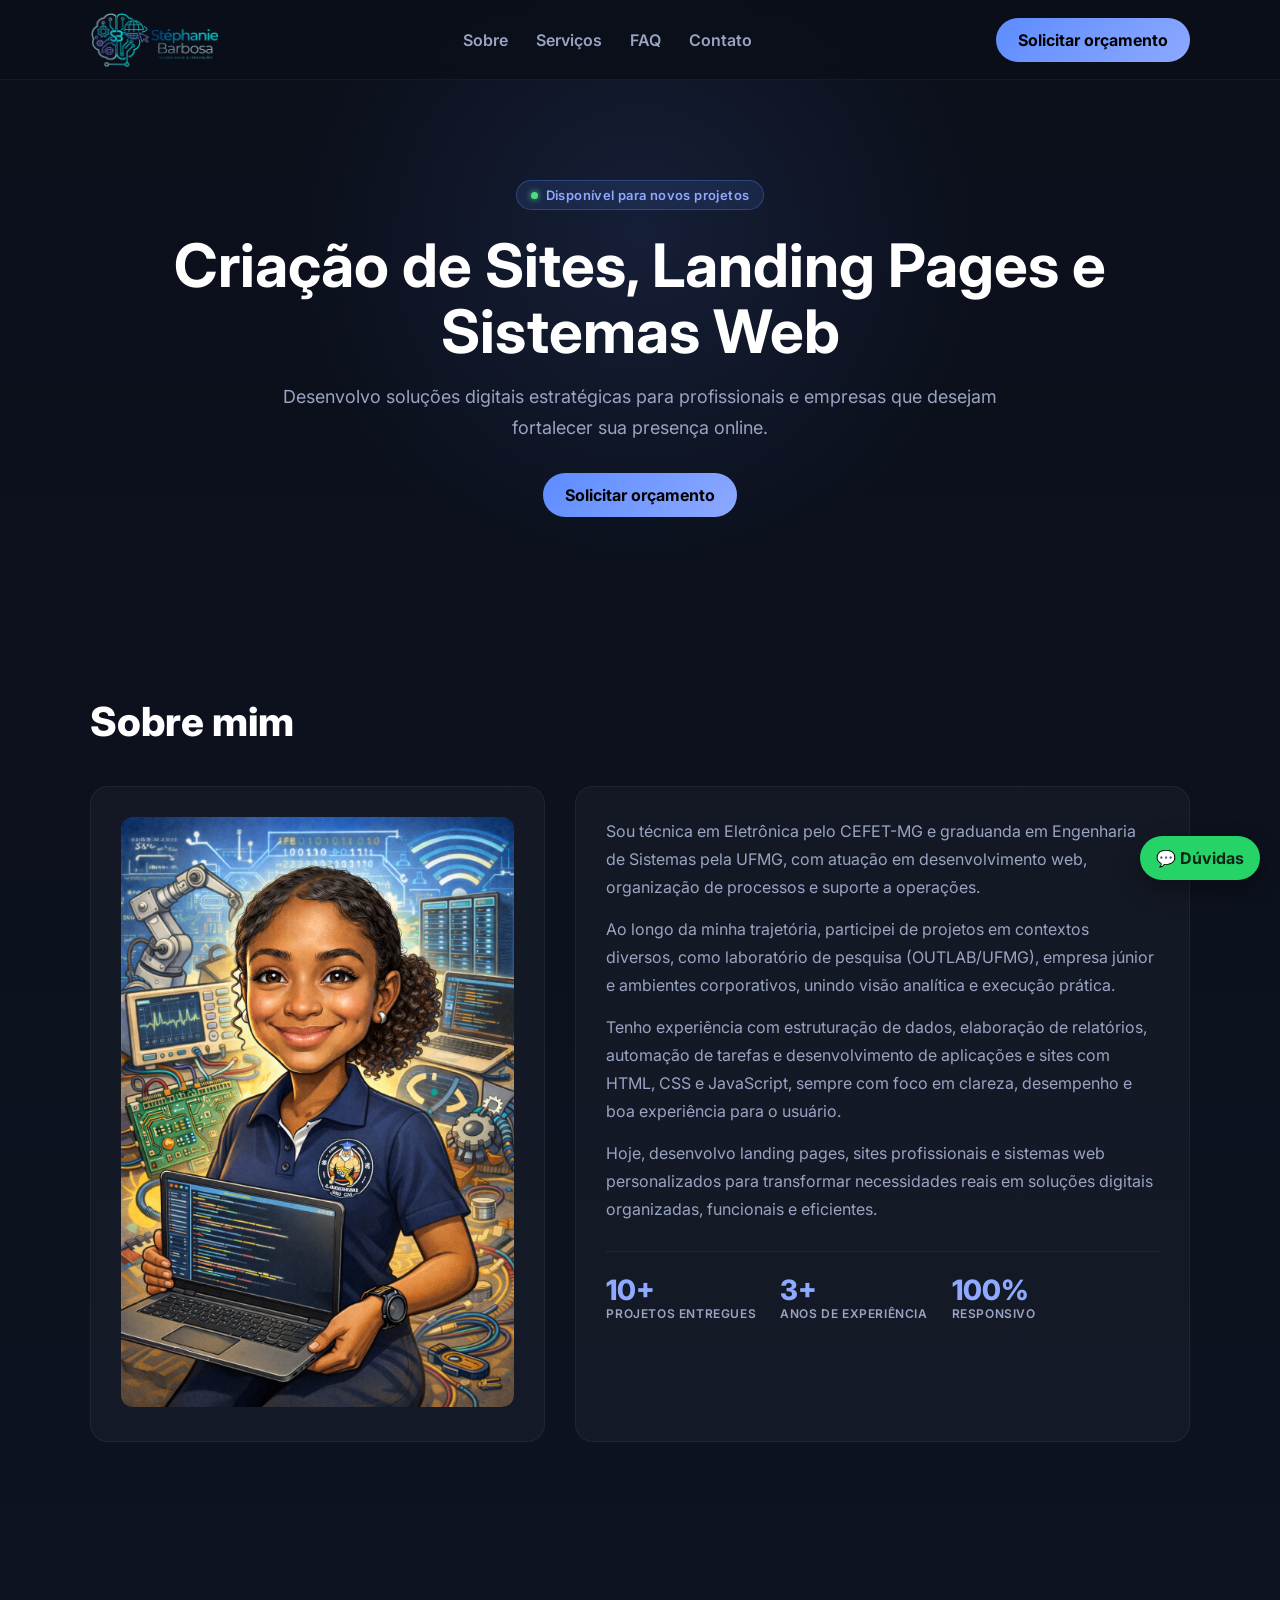
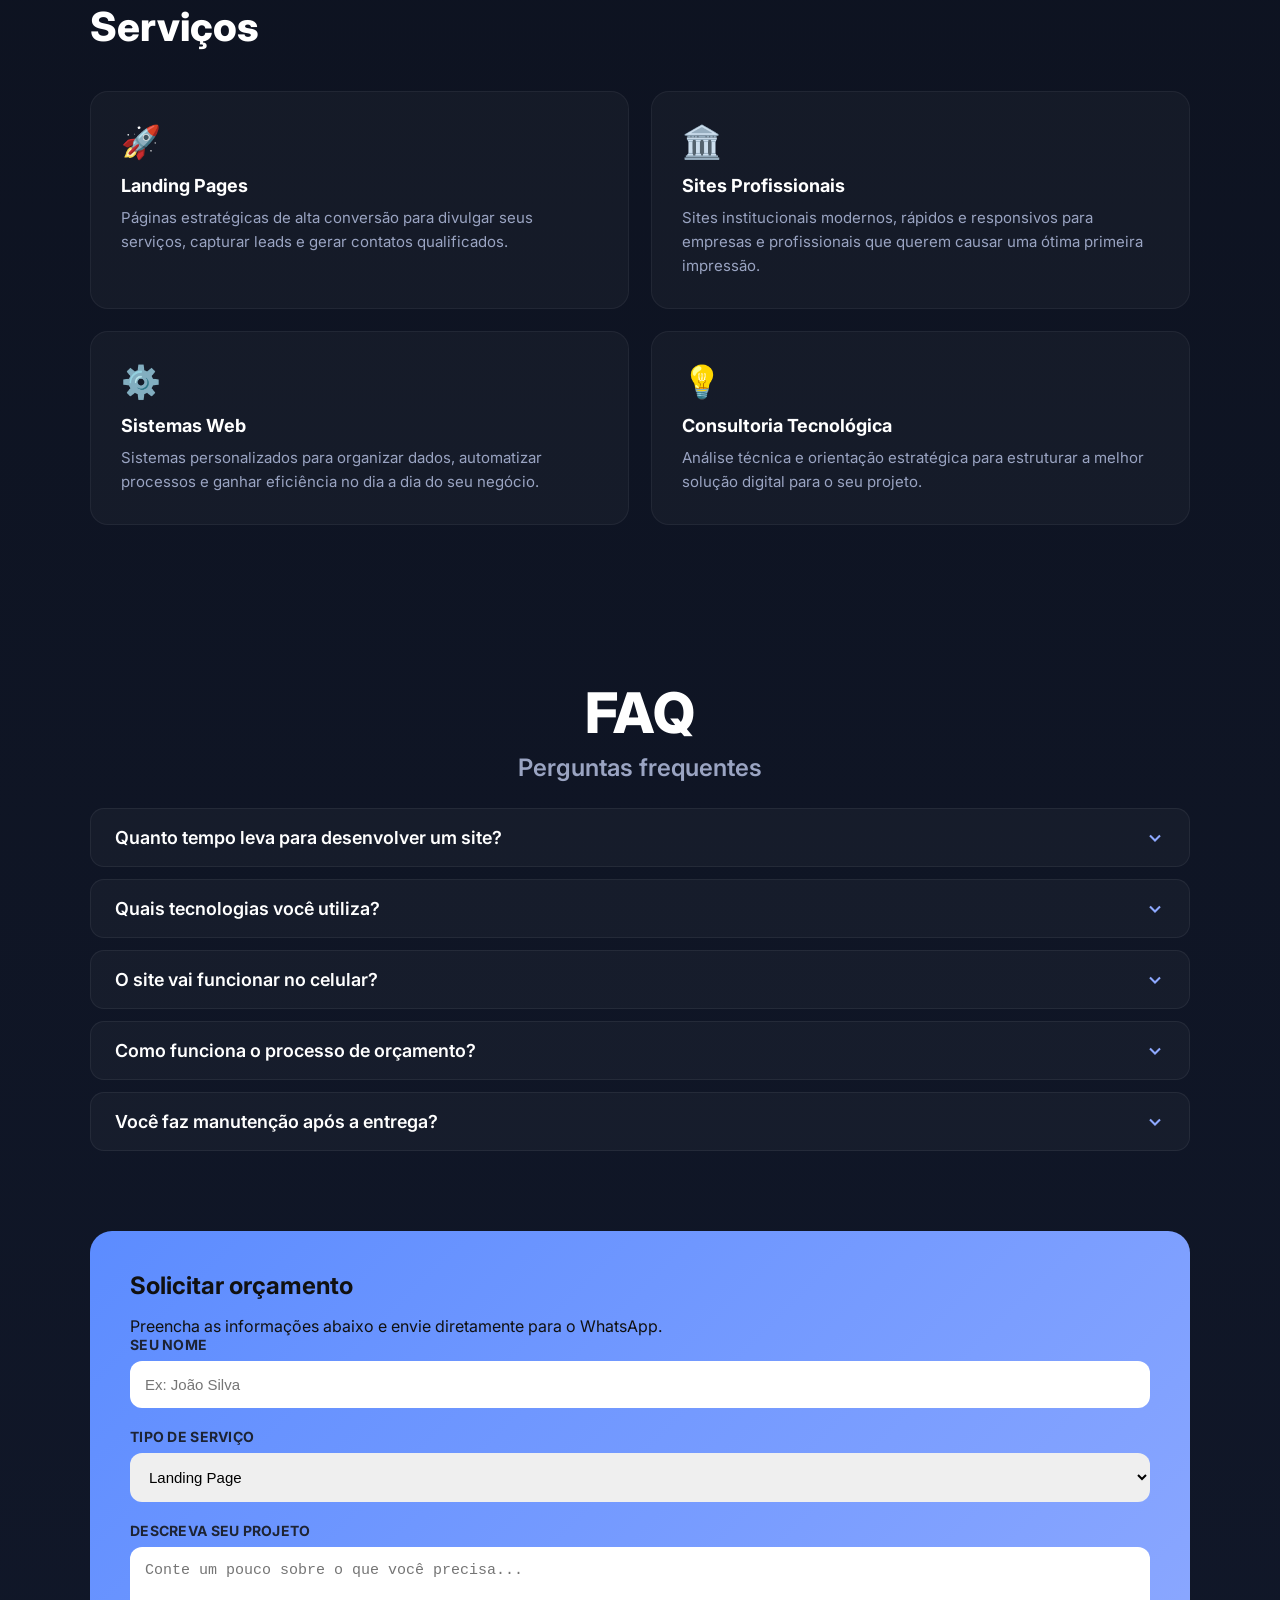
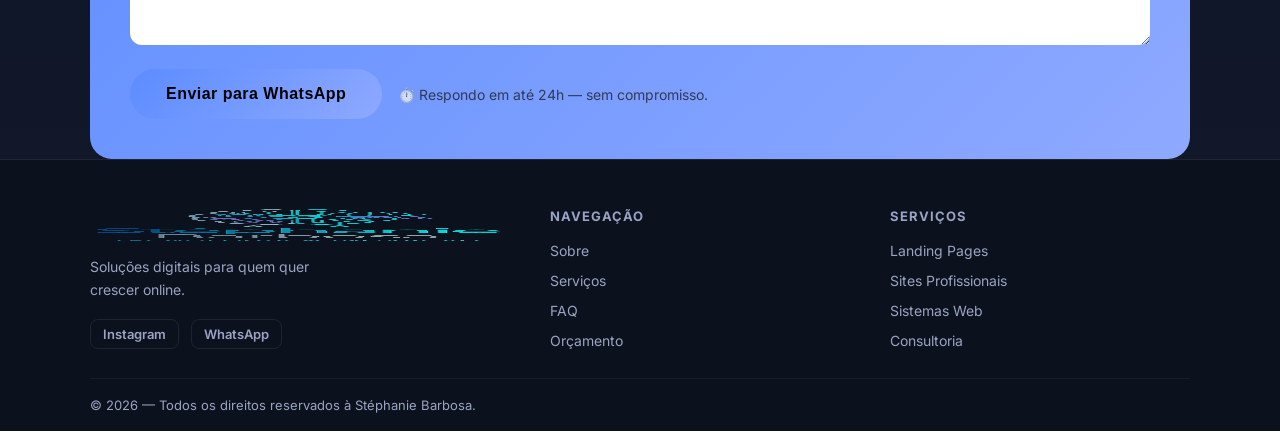
==== commit 749d095f: "atualizações" ====
--- a/index.html
+++ b/index.html
@@ -150,6 +150,52 @@
       </div>
     </section>
 
+    <section class="section" id="faq">
+      <div class="container">
+        <div class="section-title fade-in">
+          <h2>FAQ</h2>
+          <p>Perguntas frequentes</p>
+        </div>
+        <div class="faq-list">
+          <div class="faq-item fade-in">
+            <button class="faq-question" aria-expanded="false">
+              Quanto tempo leva para desenvolver um site?
+              <svg class="faq-chevron" viewBox="0 0 24 24" fill="none" stroke="currentColor" stroke-width="2.5"><polyline points="6 9 12 15 18 9"/></svg>
+            </button>
+            <div class="faq-answer">O prazo varia conforme a complexidade do projeto. Uma landing page simples pode ficar pronta em 5 a 7 dias úteis, enquanto sites institucionais e sistemas web costumam levar de 2 a 5 semanas. Após o orçamento, informo o prazo exato para o seu caso.</div>
+          </div>
+          <div class="faq-item fade-in">
+            <button class="faq-question" aria-expanded="false">
+              Quais tecnologias você utiliza?
+              <svg class="faq-chevron" viewBox="0 0 24 24" fill="none" stroke="currentColor" stroke-width="2.5"><polyline points="6 9 12 15 18 9"/></svg>
+            </button>
+            <div class="faq-answer">Trabalho principalmente com HTML, CSS e JavaScript para sites estáticos e landing pages de alta performance. Para sistemas web, utilizo frameworks modernos conforme a necessidade do projeto. Todos os sites entregues são responsivos e otimizados para buscadores (SEO).</div>
+          </div>
+          <div class="faq-item fade-in">
+            <button class="faq-question" aria-expanded="false">
+              O site vai funcionar no celular?
+              <svg class="faq-chevron" viewBox="0 0 24 24" fill="none" stroke="currentColor" stroke-width="2.5"><polyline points="6 9 12 15 18 9"/></svg>
+            </button>
+            <div class="faq-answer">Sim, 100%. Todos os projetos são desenvolvidos com abordagem <em>mobile-first</em>, garantindo excelente experiência em celulares, tablets e desktops.</div>
+          </div>
+          <div class="faq-item fade-in">
+            <button class="faq-question" aria-expanded="false">
+              Como funciona o processo de orçamento?
+              <svg class="faq-chevron" viewBox="0 0 24 24" fill="none" stroke="currentColor" stroke-width="2.5"><polyline points="6 9 12 15 18 9"/></svg>
+            </button>
+            <div class="faq-answer">Basta preencher o formulário acima ou entrar em contato pelo WhatsApp. Após entender o seu projeto, envio um orçamento detalhado sem nenhum compromisso. Respondo em até 24 horas úteis.</div>
+          </div>
+          <div class="faq-item fade-in">
+            <button class="faq-question" aria-expanded="false">
+              Você faz manutenção após a entrega?
+              <svg class="faq-chevron" viewBox="0 0 24 24" fill="none" stroke="currentColor" stroke-width="2.5"><polyline points="6 9 12 15 18 9"/></svg>
+            </button>
+            <div class="faq-answer">Sim. Ofereço suporte pós-entrega e manutenção mediante contrato. Assim você fica tranquilo sabendo que o site continuará funcionando e atualizado.</div>
+          </div>
+        </div>
+      </div>
+    </section>
+
     <section class="cta" id="contato">
       <div class="container">
         <div class="cta-box fade-in">
@@ -173,55 +219,11 @@
               id="mensagem"
               placeholder="Conte um pouco sobre o que você precisa..."
             ></textarea>
-            <button class="btn" type="submit">Enviar para WhatsApp</button>
-            <p class="form-trust">⏱️ Respondo em até 24h &mdash; sem compromisso.</p>
+            <div class="form-submit-wrapper">
+              <button class="btn" type="submit">Enviar para WhatsApp</button>
+              <p class="form-trust">⏱️ Respondo em até 24h — sem compromisso.</p>
+            </div>
           </form>
-        </div>
-      </div>
-    </section>
-
-    <section class="section" id="faq">
-      <div class="container">
-        <div class="section-title fade-in">
-          <h2>FAQ</h2>
-          <p>Perguntas frequentes</p>
-        </div>
-        <div class="faq-list">
-          <div class="faq-item fade-in">
-            <button class="faq-question" aria-expanded="false">
-              Quanto tempo leva para desenvolver um site?
-              <svg class="faq-chevron" viewBox="0 0 24 24" fill="none" stroke="currentColor" stroke-width="2.5"><polyline points="6 9 12 15 18 9"/></svg>
-            </button>
-            <div class="faq-answer">O prazo varia conforme a complexidade do projeto. Uma landing page simples pode ficar pronta em 5 a 7 dias úteis, enquanto sites institucionais e sistemas web costumam levar de 2 a 5 semanas. Após o orçamento, informo o prazo exato para o seu caso.</div>
-          </div>
-          <div class="faq-item fade-in">
-            <button class="faq-question" aria-expanded="false">
-              Quais tecnologias você utiliza?
-              <svg class="faq-chevron" viewBox="0 0 24 24" fill="none" stroke="currentColor" stroke-width="2.5"><polyline points="6 9 12 15 18 9"/></svg>
-            </button>
-            <div class="faq-answer">Trabalho principalmente com HTML, CSS e JavaScript para sites estáticos e landing pages de alta performance. Para sistemas web, utilizo frameworks modernos conforme a necessidade do projeto. Todos os sites entregues são responsivos e otimizados para buscadores (SEO).</div>
-          </div>
-          <div class="faq-item fade-in">
-            <button class="faq-question" aria-expanded="false">
-              O site vai funcionar no celular?
-              <svg class="faq-chevron" viewBox="0 0 24 24" fill="none" stroke="currentColor" stroke-width="2.5"><polyline points="6 9 12 15 18 9"/></svg>
-            </button>
-            <div class="faq-answer">Sim, 100%. Todos os projetos são desenvolvidos com abordagem <em>mobile-first</em>, garantindo excelente experiência em celulares, tablets e desktops.</div>
-          </div>
-          <div class="faq-item fade-in">
-            <button class="faq-question" aria-expanded="false">
-              Como funciona o processo de orçamento?
-              <svg class="faq-chevron" viewBox="0 0 24 24" fill="none" stroke="currentColor" stroke-width="2.5"><polyline points="6 9 12 15 18 9"/></svg>
-            </button>
-            <div class="faq-answer">Basta preencher o formulário acima ou entrar em contato pelo WhatsApp. Após entender o seu projeto, envio um orçamento detalhado sem nenhum compromisso. Respondo em até 24 horas úteis.</div>
-          </div>
-          <div class="faq-item fade-in">
-            <button class="faq-question" aria-expanded="false">
-              Você faz manutenção após a entrega?
-              <svg class="faq-chevron" viewBox="0 0 24 24" fill="none" stroke="currentColor" stroke-width="2.5"><polyline points="6 9 12 15 18 9"/></svg>
-            </button>
-            <div class="faq-answer">Sim. Ofereço suporte pós-entrega e manutenção mediante contrato. Assim você fica tranquilo sabendo que o site continuará funcionando e atualizado.</div>
-          </div>
         </div>
       </div>
     </section>
--- a/assets/css/style.css
+++ b/assets/css/style.css
@@ -261,7 +261,7 @@
 
 /* FAQ */
 #faq.section {
-  background: #ececec;
+  background: transparent;
 }
 
 #faq .section-title {
@@ -270,39 +270,46 @@
 }
 
 #faq .section-title h2 {
-  color: #2447aa;
-  font-size: clamp(44px, 7vw, 72px);
+  color: var(--text);
+  font-size: clamp(34px, 5vw, 56px);
   font-weight: 800;
   letter-spacing: 0.01em;
   line-height: 1;
-  margin-bottom: 10px;
+  margin-bottom: 12px;
 }
 
 #faq .section-title p {
-  color: #4b5563;
-  font-size: clamp(24px, 2.3vw, 36px);
-  font-weight: 500;
+  color: var(--muted);
+  font-size: clamp(16px, 2vw, 24px);
+  font-weight: 600;
 }
 
 .faq-list {
   display: flex;
   flex-direction: column;
-  gap: 6px;
+  gap: 12px;
 }
 
 .faq-item {
+  border-radius: 14px;
+  background: rgba(255, 255, 255, 0.03);
+  border: 1px solid rgba(255, 255, 255, 0.06);
+  overflow: hidden;
+  transition: border-color 0.25s, transform 0.2s;
+}
+
+.faq-item:hover {
+  border-color: rgba(92, 140, 255, 0.3);
+  transform: translateY(-1px);
+}
+
+.faq-question {
+  width: 100%;
   background: transparent;
   border: none;
-  overflow: hidden;
-}
-
-.faq-question {
-  width: 100%;
-  background: #2447aa;
-  border: none;
-  color: #fff;
+  color: var(--text);
   font-family: inherit;
-  font-size: clamp(22px, 1.8vw, 33px);
+  font-size: clamp(16px, 1.4vw, 20px);
   font-weight: 600;
   padding: 18px 24px;
   text-align: left;
@@ -314,10 +321,10 @@
 }
 
 .faq-question .faq-chevron {
-  width: 22px;
-  height: 22px;
+  width: 20px;
+  height: 20px;
   flex-shrink: 0;
-  color: #fff;
+  color: var(--accent-soft);
   transition: transform 0.3s;
 }
 
@@ -329,16 +336,16 @@
   max-height: 0;
   overflow: hidden;
   transition: max-height 0.35s ease, padding 0.3s;
-  padding: 0 18px;
-  color: #777;
-  font-size: clamp(16px, 1.35vw, 26px);
+  padding: 0 24px;
+  color: var(--muted);
+  font-size: clamp(15px, 1.05vw, 17px);
   line-height: 1.65;
-  background: #ececec;
+  background: rgba(255, 255, 255, 0.01);
 }
 
 .faq-item.is-open .faq-answer {
   max-height: 420px;
-  padding: 26px 18px 30px;
+  padding: 0 24px 22px;
 }
 
 /* FORMULÁRIO */
@@ -348,12 +355,19 @@
   background: linear-gradient(135deg, var(--accent), var(--accent-soft));
   color: #111;
 }
+
+.cta-box h2 {
+  margin-bottom: 16px;
+}
+
 form label {
   display: block;
-  font-size: 13px;
-  font-weight: 600;
-  color: rgba(17, 17, 17, 0.65);
-  margin-bottom: 6px;
+  font-size: 14px;
+  font-weight: 700;
+  color: rgba(17, 17, 17, 0.85);
+  margin-bottom: 8px;
+  text-transform: uppercase;
+  letter-spacing: 0.02em;
 }
 form input,
 form select,
@@ -362,7 +376,24 @@
   padding: 15px;
   border-radius: 12px;
   border: none;
-  margin-bottom: 18px;
+  margin-bottom: 20px;
+  font-size: 15px;
+}
+
+.btn[type="submit"] {
+  padding: 16px 36px;
+  font-size: 16px;
+  font-weight: 700;
+  letter-spacing: 0.03em;
+  width: auto;
+  min-width: 200px;
+}
+
+.form-submit-wrapper {
+  display: flex;
+  align-items: center;
+  gap: 16px;
+  margin-bottom: 0;
 }
 
 /* FOOTER */
@@ -528,10 +559,10 @@
 .form-trust {
   display: flex;
   align-items: center;
-  gap: 8px;
-  font-size: 13px;
-  color: rgba(17,17,17,0.6);
-  margin-top: 4px;
+  gap: 6px;
+  font-size: 14px;
+  color: rgba(17,17,17,0.7);
+  margin: 0;
 }
 
 @media (max-width: 900px) {
@@ -623,13 +654,32 @@
   .card { padding: 22px; }
   .about-stats { gap: 18px; }
 
+  .form-submit-wrapper {
+    gap: 12px;
+  }
+  
+  .btn[type="submit"] {
+    padding: 14px 24px;
+    font-size: 15px;
+    min-width: 160px;
+  }
+  
+  .form-trust {
+    font-size: 13px;
+  }
+
   .faq-question {
     padding: 14px 16px;
-    font-size: 20px;
+    font-size: 16px;
   }
 
   .faq-answer {
     font-size: 16px;
+    padding: 0 16px;
+  }
+
+  .faq-item.is-open .faq-answer {
+    padding: 0 16px 16px;
   }
 }
 
@@ -642,6 +692,22 @@
     bottom: 10px;
     right: 10px;
   }
+
+  .form-submit-wrapper {
+    flex-direction: column;
+    gap: 12px;
+  }
+  
+  .btn[type="submit"] {
+    width: 100%;
+    padding: 16px 24px;
+  }
+  
+  .form-trust {
+    width: 100%;
+    justify-content: center;
+    font-size: 13px;
+  }
 }
 
 @media (prefers-reduced-motion: reduce) {
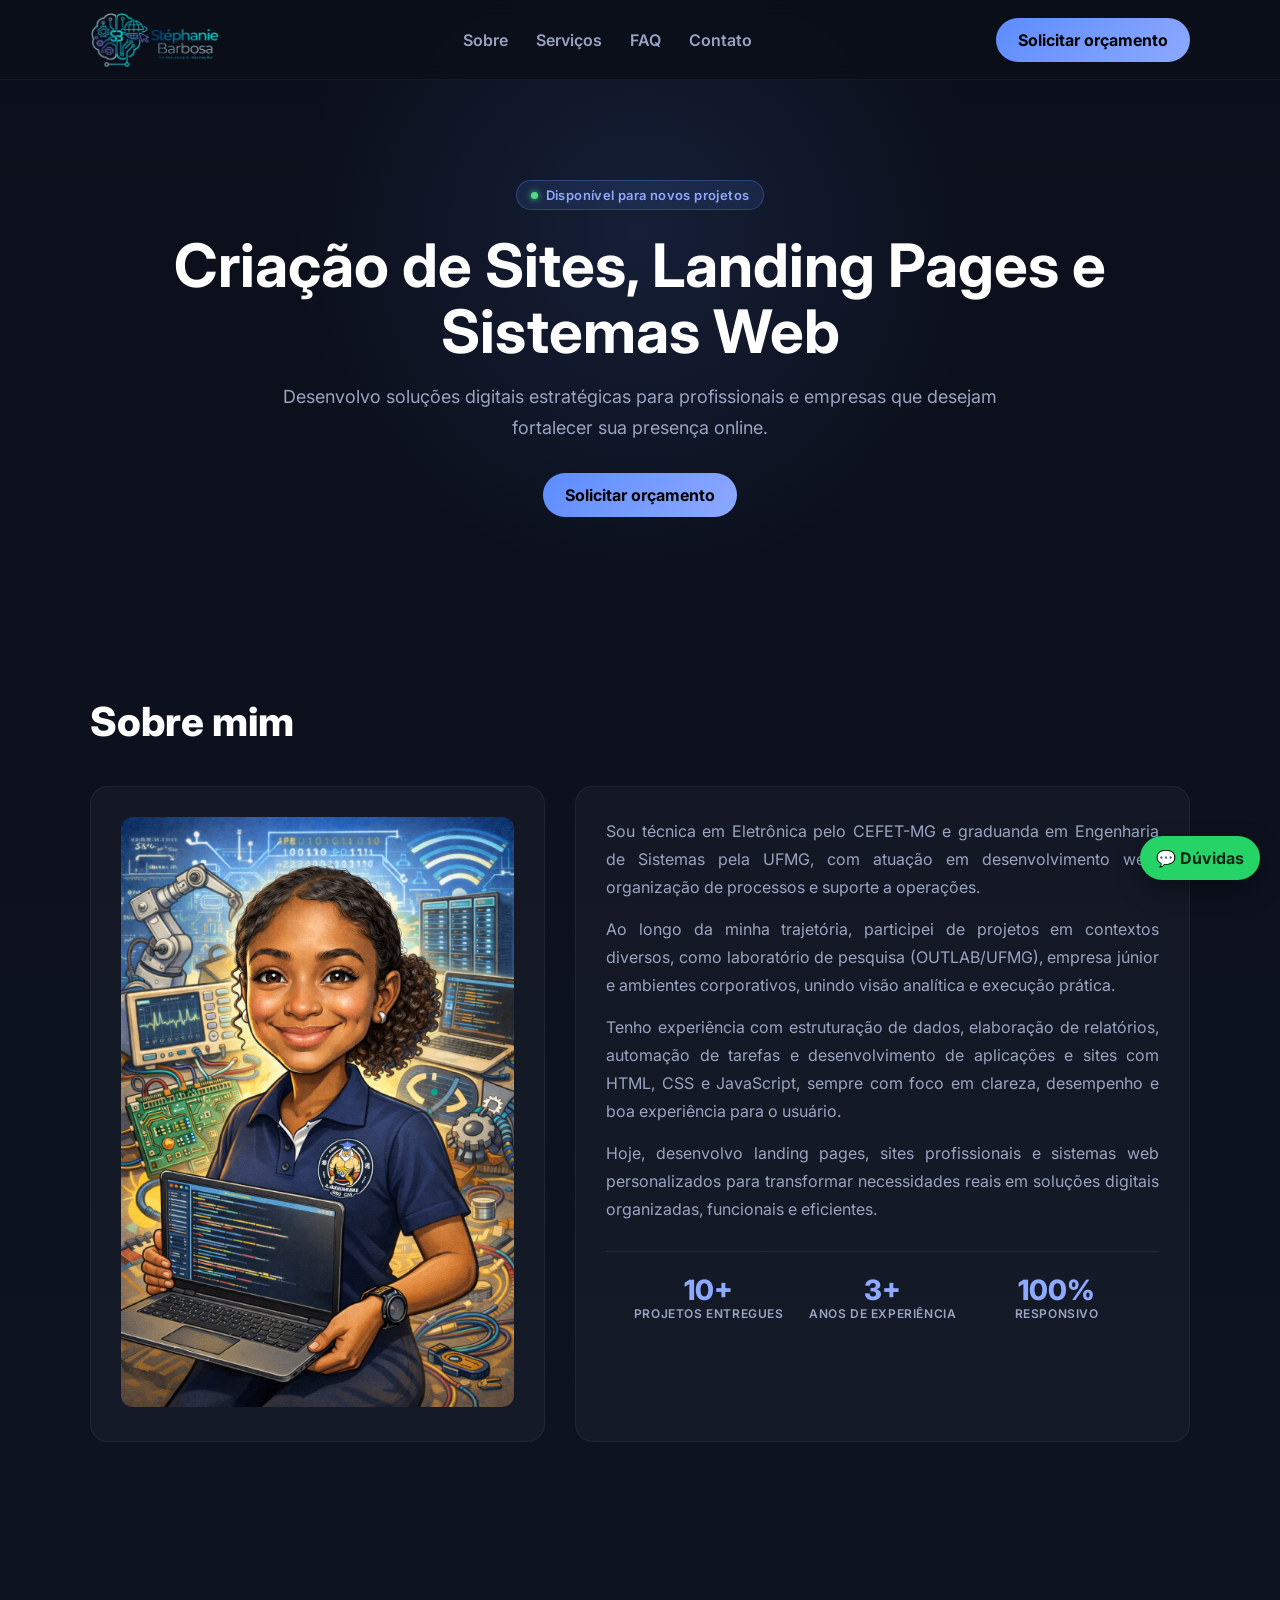
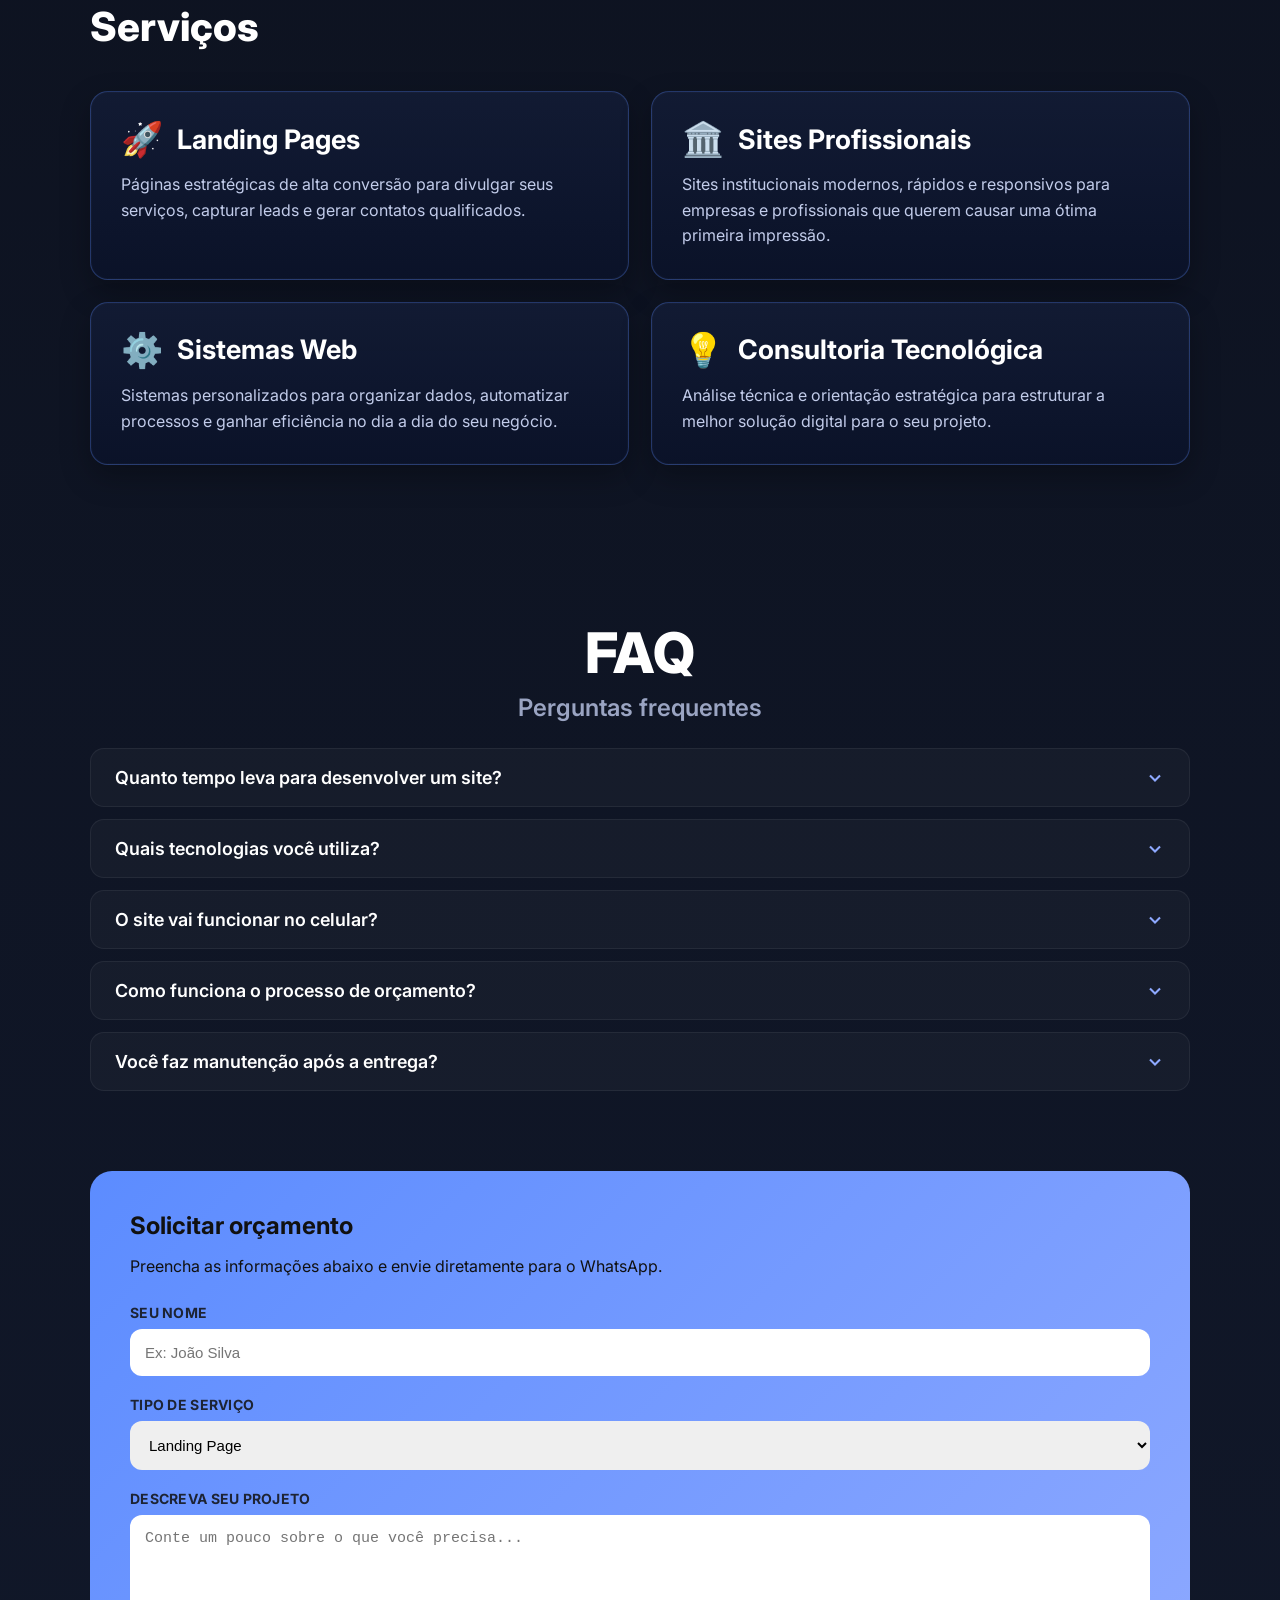
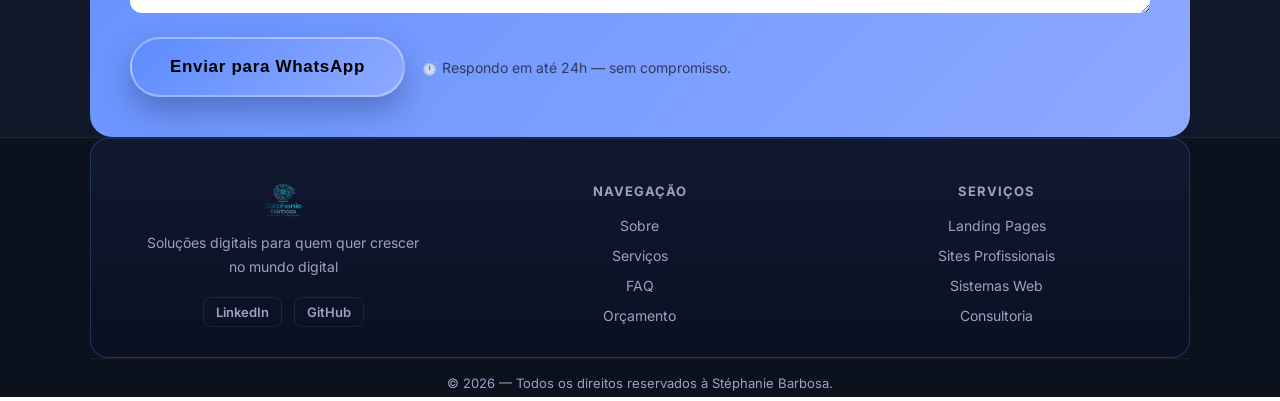
==== commit 4ec8410f: "atualizações" ====
--- a/index.html
+++ b/index.html
@@ -1,4 +1,4 @@
-<!doctype html>
+﻿<!doctype html>
 <html lang="pt-br">
   <head>
     <meta charset="utf-8" />
@@ -114,33 +114,41 @@
       <div class="container">
         <div class="section-title fade-in"><h2>Serviços</h2></div>
         <div class="cards">
-          <div class="card fade-in">
-            <span class="card-icon">🚀</span>
-            <h3>Landing Pages</h3>
+          <div class="card fade-in service-card">
+            <div class="service-head">
+              <span class="card-icon">🚀</span>
+              <h3>Landing Pages</h3>
+            </div>
             <p>
               Páginas estratégicas de alta conversão para divulgar seus serviços,
               capturar leads e gerar contatos qualificados.
             </p>
           </div>
-          <div class="card fade-in">
-            <span class="card-icon">🏛️</span>
-            <h3>Sites Profissionais</h3>
+          <div class="card fade-in service-card">
+            <div class="service-head">
+              <span class="card-icon">🏛️</span>
+              <h3>Sites Profissionais</h3>
+            </div>
             <p>
               Sites institucionais modernos, rápidos e responsivos para empresas
               e profissionais que querem causar uma ótima primeira impressão.
             </p>
           </div>
-          <div class="card fade-in">
-            <span class="card-icon">⚙️</span>
-            <h3>Sistemas Web</h3>
+          <div class="card fade-in service-card">
+            <div class="service-head">
+              <span class="card-icon">⚙️</span>
+              <h3>Sistemas Web</h3>
+            </div>
             <p>
               Sistemas personalizados para organizar dados, automatizar processos
               e ganhar eficiência no dia a dia do seu negócio.
             </p>
           </div>
-          <div class="card fade-in">
-            <span class="card-icon">💡</span>
-            <h3>Consultoria Tecnológica</h3>
+          <div class="card fade-in service-card">
+            <div class="service-head">
+              <span class="card-icon">💡</span>
+              <h3>Consultoria Tecnológica</h3>
+            </div>
             <p>
               Análise técnica e orientação estratégica para estruturar a melhor
               solução digital para o seu projeto.
@@ -237,10 +245,10 @@
             alt="Logo Stéphanie Barbosa"
             loading="lazy"
           />
-          <p class="footer-tagline">Soluções digitais para quem quer crescer online.</p>
+          <p class="footer-tagline">Soluções digitais para quem quer crescer no mundo digital</p>
           <div class="footer-social">
-            <a href="https://www.instagram.com/" target="_blank" rel="noopener noreferrer">Instagram</a>
-            <a href="https://wa.me/5531985499733" target="_blank" rel="noopener noreferrer">WhatsApp</a>
+            <a href="https://www.linkedin.com/" target="_blank" rel="noopener noreferrer">LinkedIn</a>
+            <a href="https://github.com/" target="_blank" rel="noopener noreferrer">GitHub</a>
           </div>
         </div>
         <div class="footer-col">
@@ -280,3 +288,9 @@
     <script src="assets/js/main.js"></script>
   </body>
 </html>
+
+
+
+
+
+
--- a/assets/css/style.css
+++ b/assets/css/style.css
@@ -1,4 +1,4 @@
-:root {
+﻿:root {
   --bg: #0b0f1a;
   --accent: #5c8cff;
   --accent-soft: #8ea9ff;
@@ -210,6 +210,7 @@
   color: var(--muted);
   line-height: 1.75;
   margin-bottom: 14px;
+  text-align: justify;
 }
 .about-text p:last-child {
   margin-bottom: 0;
@@ -222,11 +223,15 @@
   margin-top: 28px;
   padding-top: 24px;
   border-top: 1px solid rgba(255,255,255,0.07);
+  justify-content: center;
+  text-align: center;
 }
 .stat {
   display: flex;
   flex-direction: column;
   gap: 2px;
+  align-items: center;
+  min-width: 150px;
 }
 .stat-number {
   font-size: 28px;
@@ -243,22 +248,42 @@
 }
 
 /* ÍCONES DOS CARDS */
+.service-card {
+  border-radius: 18px;
+  background: linear-gradient(180deg, rgba(18, 27, 52, 0.98) 0%, rgba(11, 19, 41, 0.96) 100%);
+  border: 1px solid rgba(92, 140, 255, 0.3);
+  box-shadow: inset 0 0 0 1px rgba(255,255,255,0.02), 0 12px 30px rgba(0, 0, 0, 0.28);
+}
+
+.service-head {
+  display: flex;
+  align-items: center;
+  gap: 14px;
+  margin-bottom: 16px;
+}
+
 .card-icon {
-  font-size: 32px;
-  margin-bottom: 14px;
-  display: block;
-}
+  font-size: 34px;
+  margin: 0;
+  display: inline-flex;
+  align-items: center;
+  line-height: 1;
+}
+
 .cards .card h3 {
-  margin-bottom: 10px;
-  font-size: 18px;
+  margin: 0;
+  font-size: clamp(24px, 2.1vw, 40px);
+  line-height: 1.15;
   font-weight: 700;
-}
+  color: #ffffff;
+}
+
 .cards .card p {
-  color: var(--muted);
+  color: rgba(214, 224, 255, 0.9);
   line-height: 1.6;
-  font-size: 15px;
-}
-
+  font-size: clamp(16px, 1.1vw, 22px);
+  max-width: 96%;
+}
 /* FAQ */
 #faq.section {
   background: transparent;
@@ -360,6 +385,10 @@
   margin-bottom: 16px;
 }
 
+.cta-box > p {
+  margin-bottom: 28px;
+}
+
 form label {
   display: block;
   font-size: 14px;
@@ -381,12 +410,14 @@
 }
 
 .btn[type="submit"] {
-  padding: 16px 36px;
-  font-size: 16px;
-  font-weight: 700;
-  letter-spacing: 0.03em;
+  padding: 18px 38px;
+  font-size: 17px;
+  font-weight: 800;
+  letter-spacing: 0.04em;
   width: auto;
-  min-width: 200px;
+  min-width: 230px;
+  border: 2px solid rgba(255, 255, 255, 0.35);
+  box-shadow: 0 14px 30px rgba(25, 40, 90, 0.35);
 }
 
 .form-submit-wrapper {
@@ -405,16 +436,21 @@
 .footer-inner {
   width: min(1100px, 92%);
   margin: 0 auto;
-  padding: 48px 0 28px;
+  padding: 44px 28px 30px;
   display: grid;
-  grid-template-columns: 1.4fr 1fr 1fr;
-  gap: 40px;
+  grid-template-columns: repeat(3, 1fr);
+  gap: 28px;
+  text-align: center;
+  border-radius: 18px;
+  background: linear-gradient(180deg, rgba(17, 26, 50, 0.9), rgba(11, 17, 35, 0.9));
+  border: 1px solid rgba(92, 140, 255, 0.25);
 }
 
 .footer-brand {
   display: flex;
   flex-direction: column;
   gap: 14px;
+  align-items: center;
 }
 
 .footer-logo {
@@ -426,14 +462,16 @@
 .footer-tagline {
   color: var(--muted);
   font-size: 14px;
-  line-height: 1.6;
-  max-width: 220px;
+  line-height: 1.7;
+  max-width: 280px;
+  text-align: center;
 }
 
 .footer-social {
   display: flex;
   gap: 12px;
   margin-top: 4px;
+  justify-content: center;
 }
 
 .footer-social a {
@@ -466,6 +504,7 @@
   display: flex;
   flex-direction: column;
   gap: 10px;
+  align-items: center;
 }
 
 .footer-col ul li a {
@@ -482,16 +521,17 @@
 .footer-bottom {
   width: min(1100px, 92%);
   margin: 0 auto;
-  padding: 18px 0;
+  padding: 16px 0 6px;
   border-top: 1px solid rgba(255,255,255,0.05);
   display: flex;
   align-items: center;
-  justify-content: space-between;
+  justify-content: center;
 }
 
 .footer-text {
   color: var(--muted);
   font-size: 13px;
+  text-align: center;
 }
 
 /* BOTAO FLUTUANTE WHATSAPP */
@@ -613,10 +653,17 @@
   }
 
   .footer-inner {
-    grid-template-columns: 1fr;
-    gap: 32px;
-    padding: 36px 0 24px;
-  }
+  width: min(1100px, 92%);
+  margin: 0 auto;
+  padding: 44px 28px 30px;
+  display: grid;
+  grid-template-columns: repeat(3, 1fr);
+  gap: 28px;
+  text-align: center;
+  border-radius: 18px;
+  background: linear-gradient(180deg, rgba(17, 26, 50, 0.9), rgba(11, 17, 35, 0.9));
+  border: 1px solid rgba(92, 140, 255, 0.25);
+}
   .footer-bottom {
     flex-direction: column;
     gap: 8px;
@@ -657,13 +704,13 @@
   .form-submit-wrapper {
     gap: 12px;
   }
-  
+
   .btn[type="submit"] {
     padding: 14px 24px;
     font-size: 15px;
     min-width: 160px;
   }
-  
+
   .form-trust {
     font-size: 13px;
   }
@@ -697,12 +744,12 @@
     flex-direction: column;
     gap: 12px;
   }
-  
+
   .btn[type="submit"] {
     width: 100%;
     padding: 16px 24px;
   }
-  
+
   .form-trust {
     width: 100%;
     justify-content: center;
@@ -728,3 +775,11 @@
 .nav-overlay.is-open {
   display: block;
 }
+
+
+
+
+
+
+
+
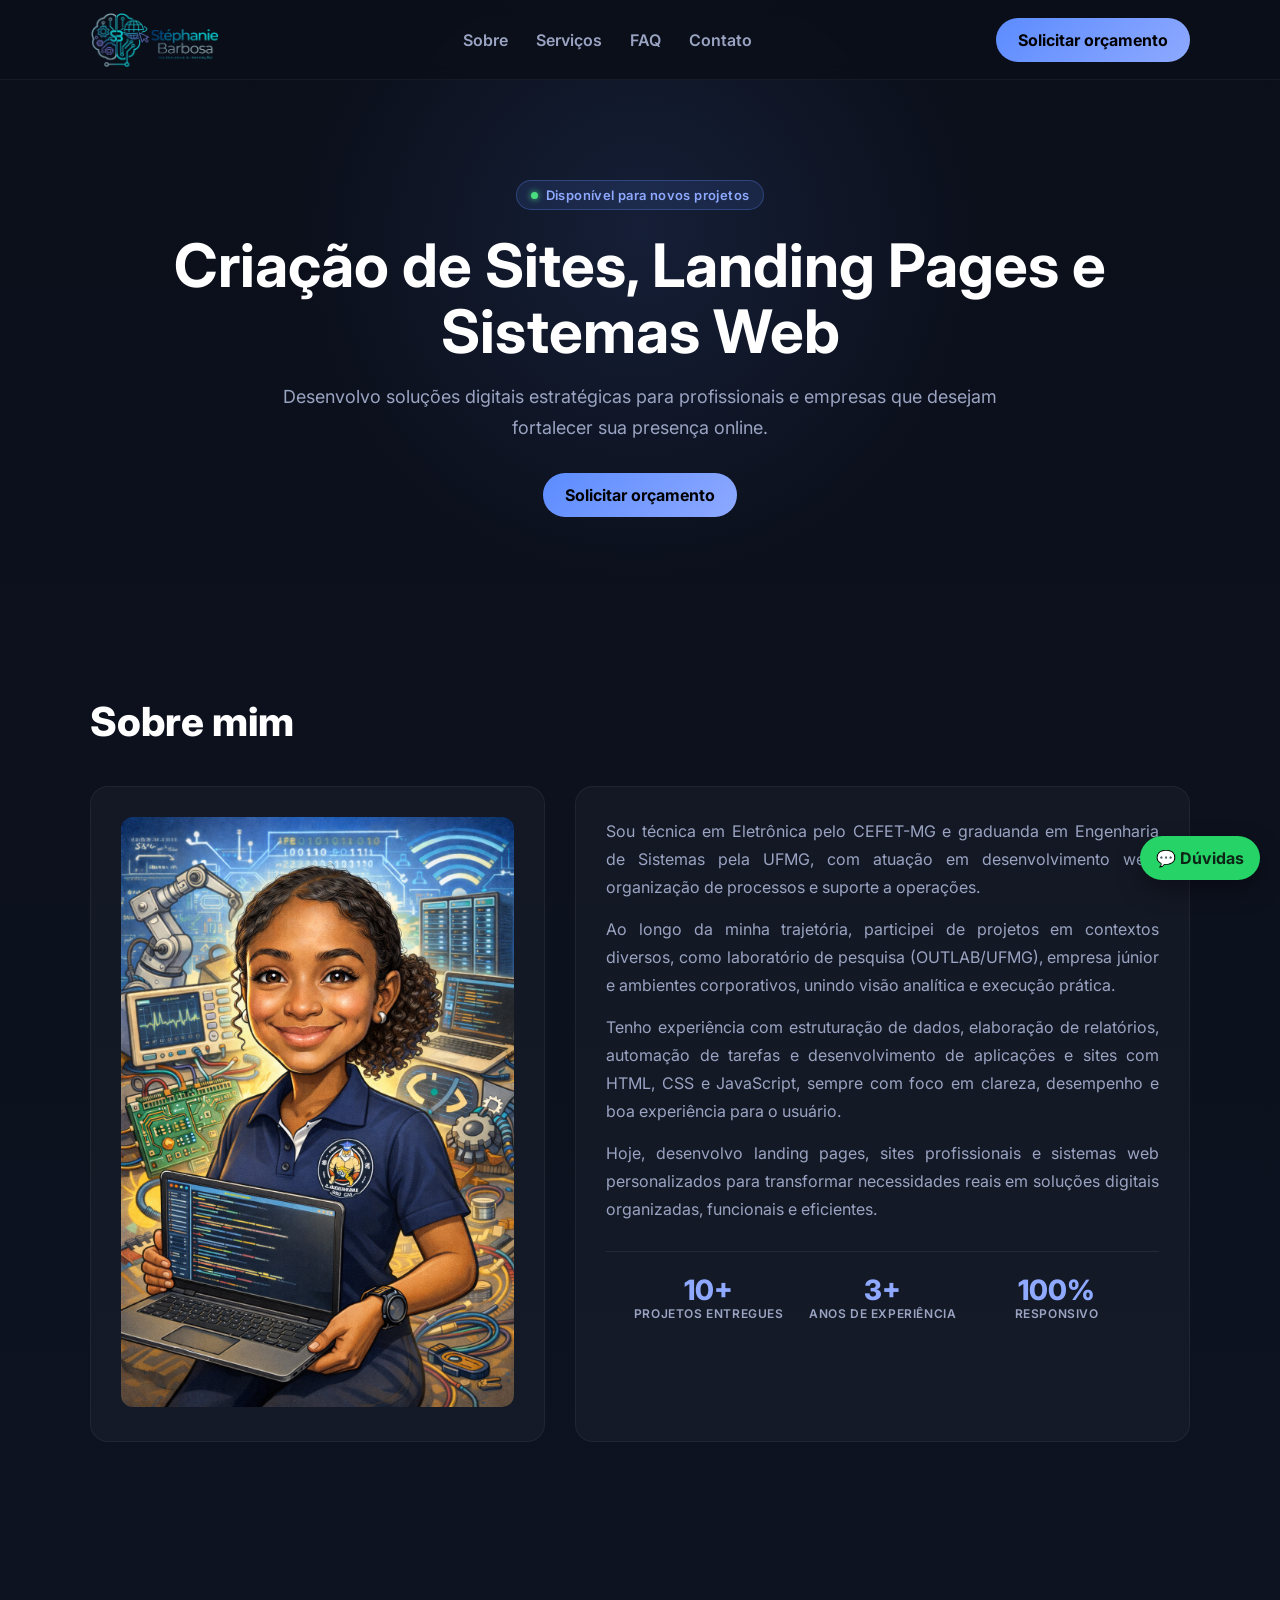
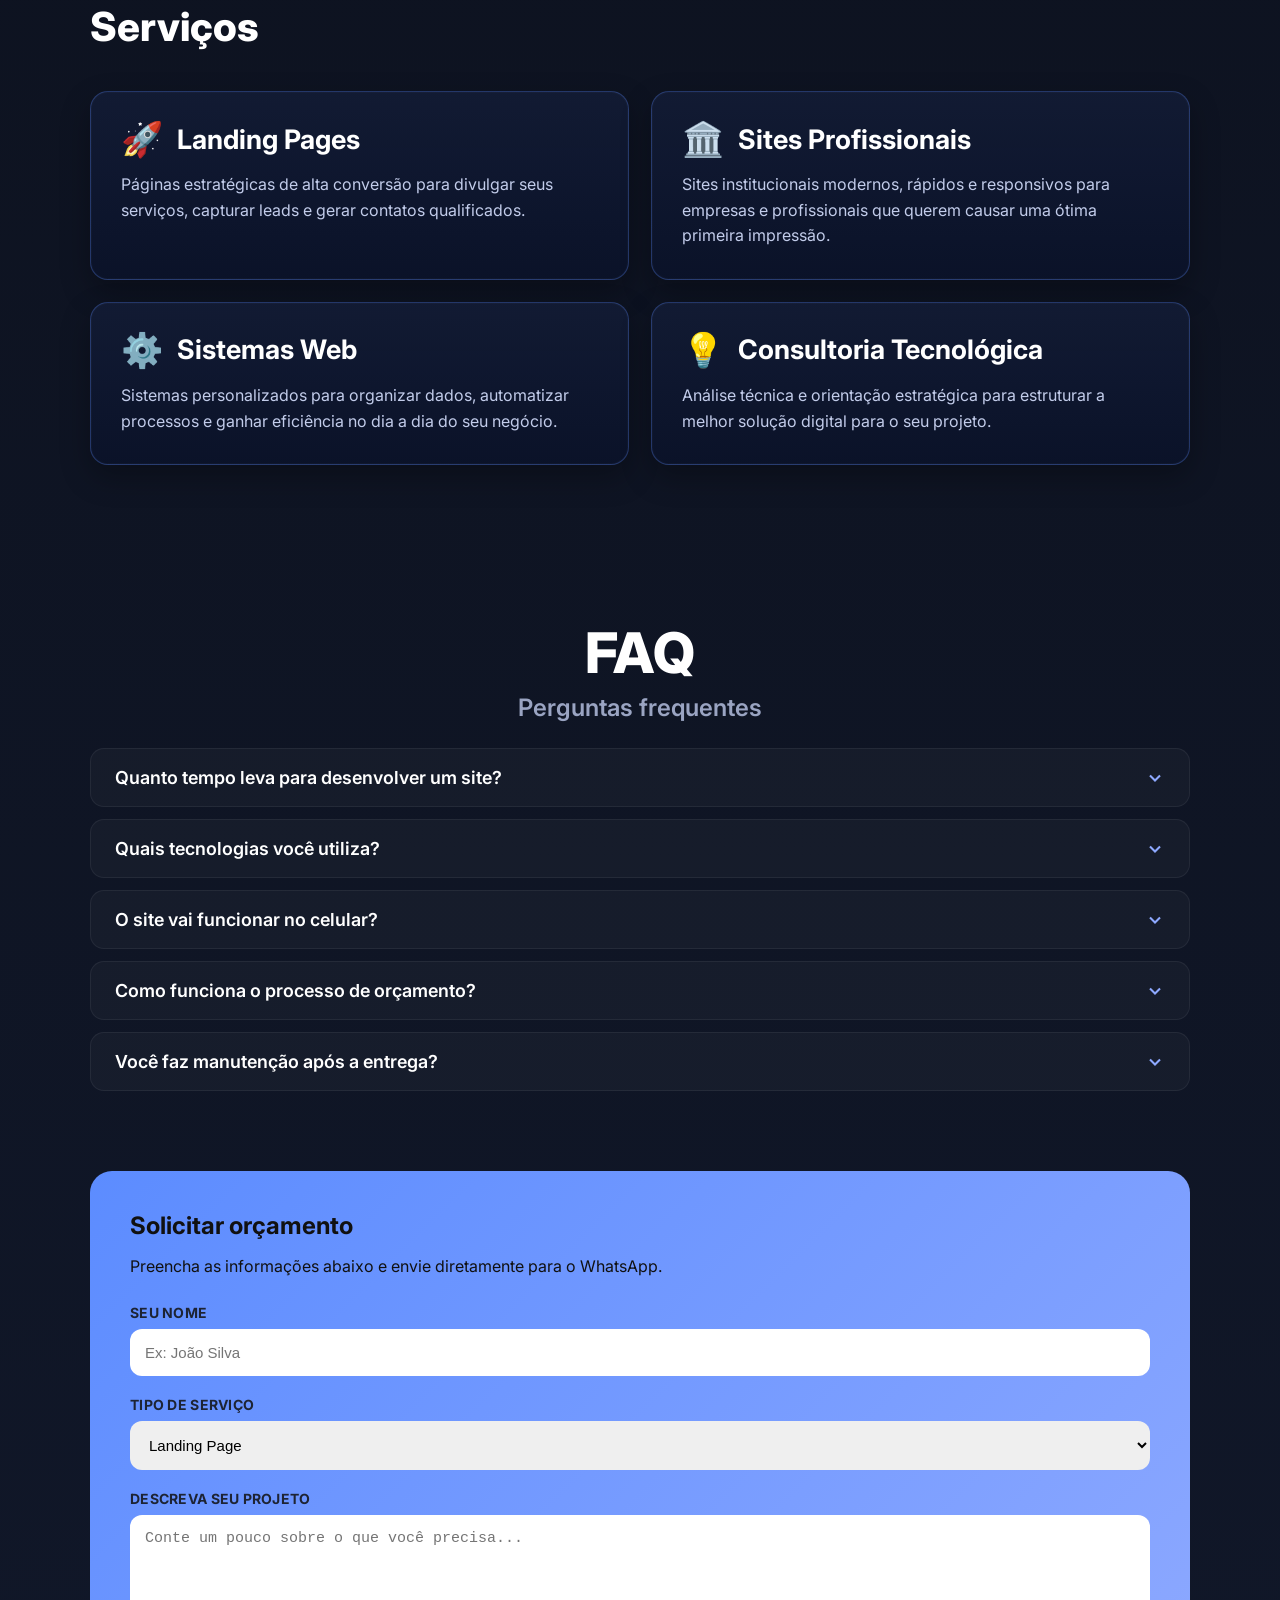
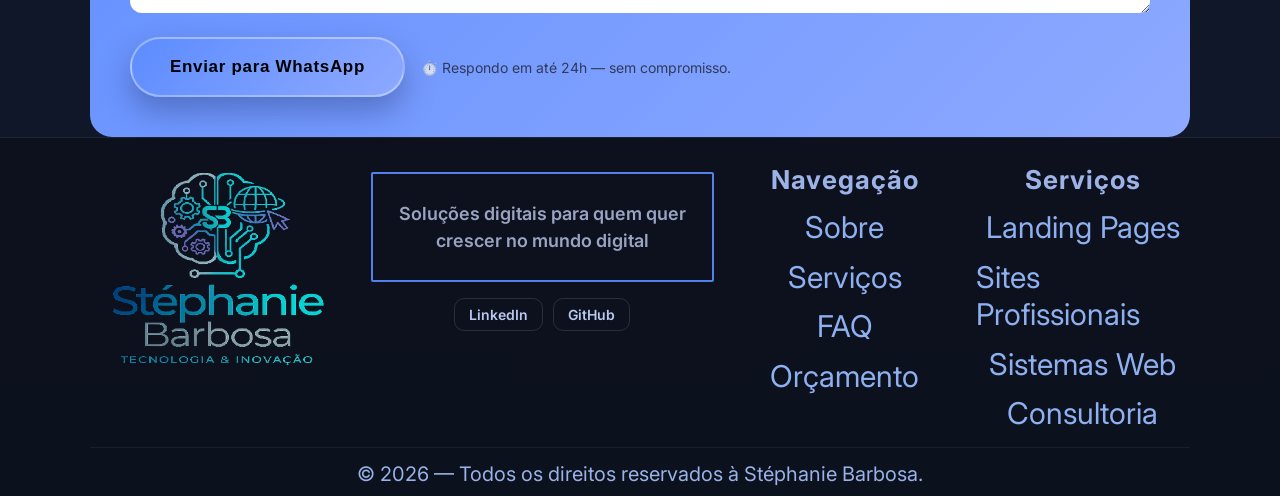
==== commit 1156f3c6: "atualizações" ====
--- a/index.html
+++ b/index.html
@@ -245,12 +245,16 @@
             alt="Logo Stéphanie Barbosa"
             loading="lazy"
           />
-          <p class="footer-tagline">Soluções digitais para quem quer crescer no mundo digital</p>
+        </div>
+
+        <div class="footer-middle">
+          <p class="footer-highlight">Soluções digitais para quem quer crescer no mundo digital</p>
           <div class="footer-social">
             <a href="https://www.linkedin.com/" target="_blank" rel="noopener noreferrer">LinkedIn</a>
             <a href="https://github.com/" target="_blank" rel="noopener noreferrer">GitHub</a>
           </div>
         </div>
+
         <div class="footer-col">
           <h4>Navegação</h4>
           <ul>
@@ -260,6 +264,7 @@
             <li><a href="#contato">Orçamento</a></li>
           </ul>
         </div>
+
         <div class="footer-col">
           <h4>Serviços</h4>
           <ul>
@@ -270,6 +275,7 @@
           </ul>
         </div>
       </div>
+
       <div class="footer-bottom">
         <div class="footer-text">
           &copy; <span id="year"></span> &mdash; Todos os direitos reservados à Stéphanie Barbosa.
@@ -294,3 +300,5 @@
 
 
 
+
+
--- a/assets/css/style.css
+++ b/assets/css/style.css
@@ -430,107 +430,117 @@
 /* FOOTER */
 footer {
   border-top: 1px solid rgba(255, 255, 255, 0.08);
-  background: rgba(11, 15, 26, 0.7);
+  background: rgba(11, 15, 26, 0.75);
 }
 
 .footer-inner {
   width: min(1100px, 92%);
   margin: 0 auto;
-  padding: 44px 28px 30px;
+  padding: 26px 0 14px;
   display: grid;
-  grid-template-columns: repeat(3, 1fr);
-  gap: 28px;
+  grid-template-columns: 1.2fr 1.6fr 1fr 1fr;
+  gap: 24px;
+  align-items: start;
+}
+
+.footer-brand {
+  display: flex;
+  justify-content: center;
+}
+
+.footer-logo {
+  width: min(220px, 100%);
+  height: auto;
+  display: block;
+}
+
+.footer-middle {
+  display: flex;
+  flex-direction: column;
+  align-items: center;
+  gap: 16px;
+  padding-top: 8px;
+}
+
+.footer-highlight {
+  width: 100%;
+  min-height: 110px;
+  border: 2px solid rgba(92, 140, 255, 0.9);
+  border-radius: 2px;
+  color: var(--muted);
+  font-size: 18px;
+  font-weight: 600;
+  line-height: 1.5;
+  display: flex;
+  align-items: center;
+  justify-content: center;
   text-align: center;
-  border-radius: 18px;
-  background: linear-gradient(180deg, rgba(17, 26, 50, 0.9), rgba(11, 17, 35, 0.9));
-  border: 1px solid rgba(92, 140, 255, 0.25);
-}
-
-.footer-brand {
-  display: flex;
-  flex-direction: column;
-  gap: 14px;
-  align-items: center;
-}
-
-.footer-logo {
-  height: 34px;
-  width: auto;
-  display: block;
-}
-
-.footer-tagline {
-  color: var(--muted);
+  padding: 16px;
+}
+
+.footer-social {
+  display: flex;
+  gap: 10px;
+  justify-content: center;
+}
+
+.footer-social a {
+  color: #b8c8ef;
+  text-decoration: none;
   font-size: 14px;
-  line-height: 1.7;
-  max-width: 280px;
-  text-align: center;
-}
-
-.footer-social {
-  display: flex;
-  gap: 12px;
-  margin-top: 4px;
-  justify-content: center;
-}
-
-.footer-social a {
-  color: var(--muted);
-  text-decoration: none;
-  font-size: 13px;
   font-weight: 600;
-  padding: 6px 12px;
-  border-radius: 8px;
-  border: 1px solid rgba(255,255,255,0.08);
+  padding: 7px 14px;
+  border-radius: 10px;
+  border: 1px solid rgba(255, 255, 255, 0.12);
   transition: color 0.2s, border-color 0.2s;
 }
 
 .footer-social a:hover {
   color: var(--text);
-  border-color: rgba(92,140,255,0.4);
+  border-color: rgba(92, 140, 255, 0.5);
 }
 
 .footer-col h4 {
-  font-size: 13px;
+  font-size: 26px;
   font-weight: 700;
-  text-transform: uppercase;
-  letter-spacing: 0.08em;
-  color: var(--muted);
-  margin-bottom: 16px;
+  letter-spacing: 0.04em;
+  color: #9db3e8;
+  margin-bottom: 14px;
+  text-align: center;
 }
 
 .footer-col ul {
   list-style: none;
   display: flex;
   flex-direction: column;
-  gap: 10px;
+  gap: 12px;
   align-items: center;
 }
 
 .footer-col ul li a {
-  color: var(--muted);
+  color: #8fb0f0;
   text-decoration: none;
-  font-size: 14px;
+  font-size: 30px;
+  line-height: 1.25;
   transition: color 0.2s;
 }
 
 .footer-col ul li a:hover {
-  color: var(--text);
+  color: #d2dfff;
 }
 
 .footer-bottom {
   width: min(1100px, 92%);
   margin: 0 auto;
-  padding: 16px 0 6px;
-  border-top: 1px solid rgba(255,255,255,0.05);
-  display: flex;
-  align-items: center;
+  padding: 14px 0 10px;
+  border-top: 1px solid rgba(255, 255, 255, 0.06);
+  display: flex;
   justify-content: center;
 }
 
 .footer-text {
-  color: var(--muted);
-  font-size: 13px;
+  color: #9ab2e7;
+  font-size: 20px;
   text-align: center;
 }
 
@@ -653,24 +663,23 @@
   }
 
   .footer-inner {
-  width: min(1100px, 92%);
-  margin: 0 auto;
-  padding: 44px 28px 30px;
-  display: grid;
-  grid-template-columns: repeat(3, 1fr);
-  gap: 28px;
-  text-align: center;
-  border-radius: 18px;
-  background: linear-gradient(180deg, rgba(17, 26, 50, 0.9), rgba(11, 17, 35, 0.9));
-  border: 1px solid rgba(92, 140, 255, 0.25);
-}
-  .footer-bottom {
-    flex-direction: column;
-    gap: 8px;
-    text-align: center;
+    grid-template-columns: 1fr;
+    gap: 22px;
+    padding: 26px 0 12px;
+  }
+  .footer-highlight {
+    min-height: 90px;
+    font-size: 16px;
+  }
+  .footer-col h4 {
+    font-size: 22px;
+  }
+  .footer-col ul li a {
+    font-size: 24px;
   }
   .footer-text {
     text-align: center;
+    font-size: 16px;
   }
 
   .whatsapp-float {
@@ -680,7 +689,6 @@
     font-size: 14px;
   }
 
-  /* Animação X */
   .nav-toggle.is-open .nav-toggle-bar:nth-child(1) {
     transform: translateY(8px) rotate(45deg);
   }
@@ -691,7 +699,6 @@
     transform: translateY(-8px) rotate(-45deg);
   }
 }
-
 @media (max-width: 768px) {
   .section { padding: 60px 0; }
   .section-title { margin-bottom: 26px; }
@@ -783,3 +790,5 @@
 
 
 
+
+
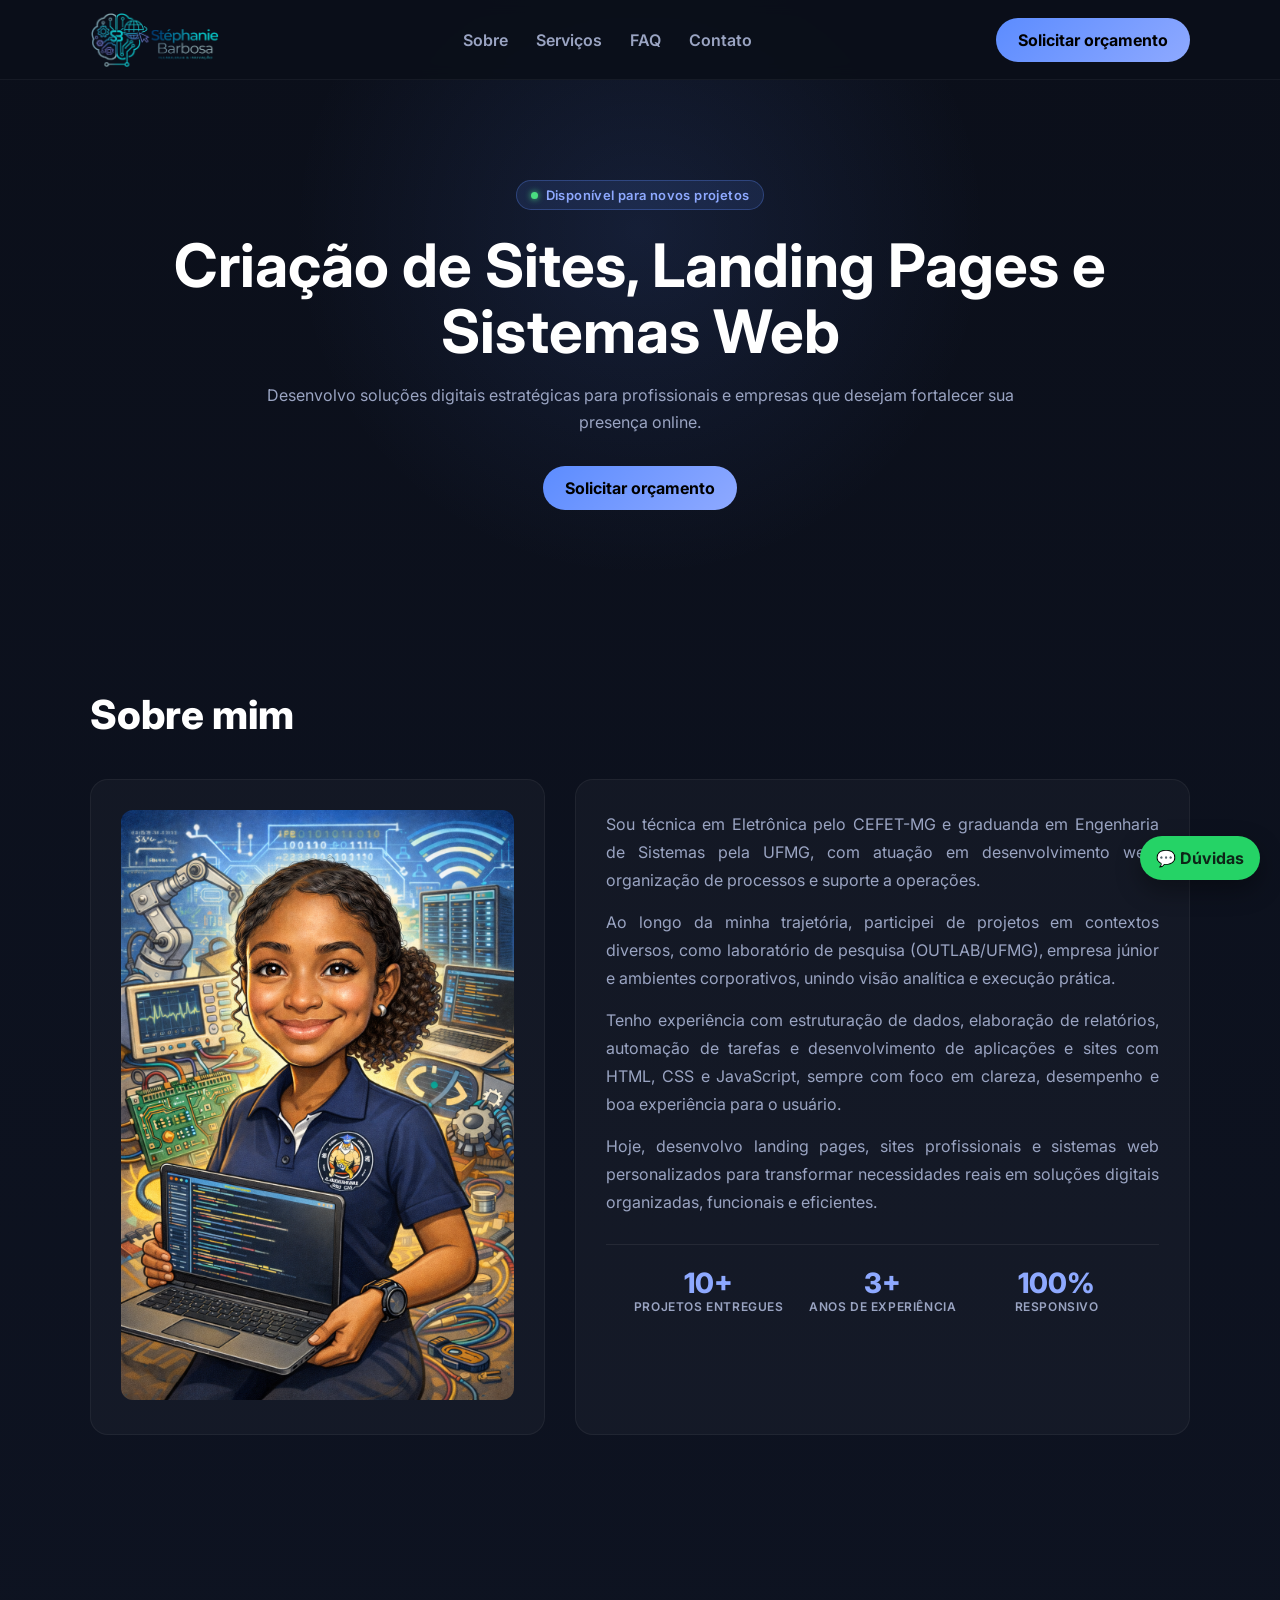
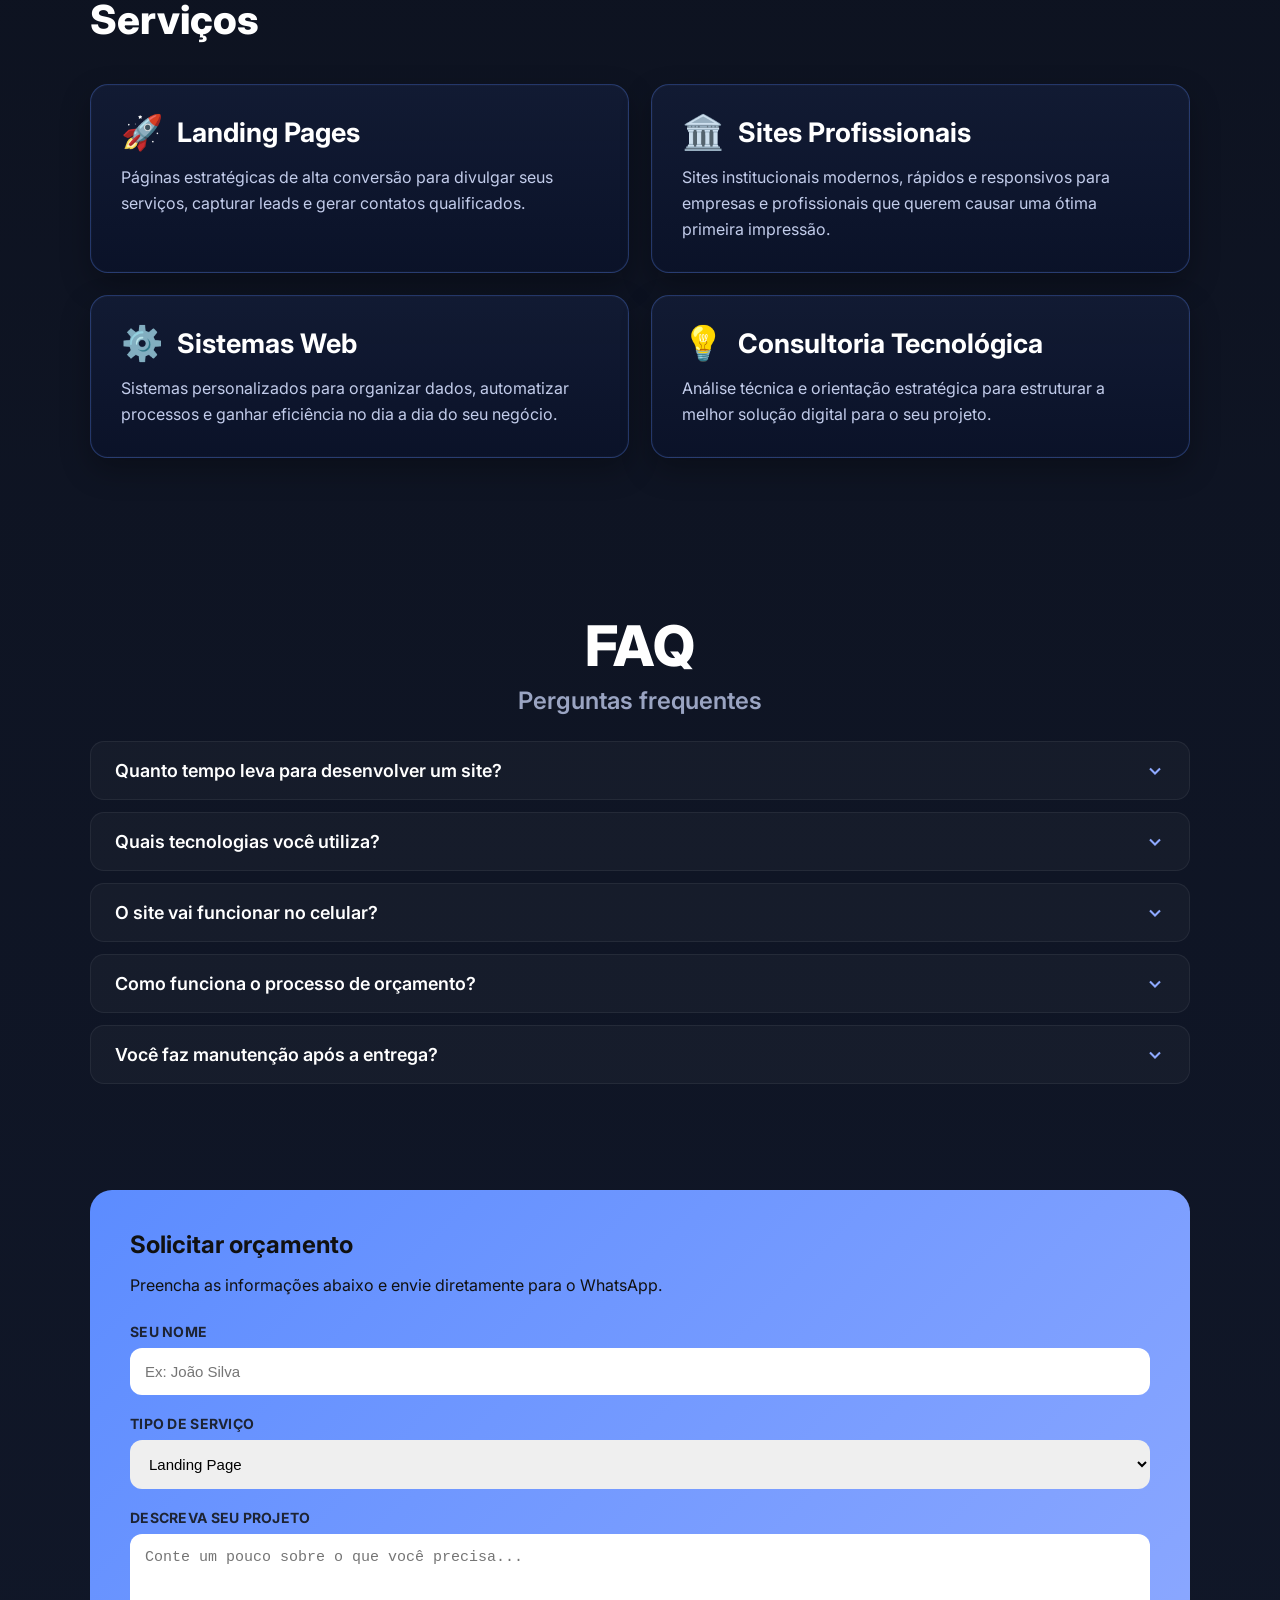
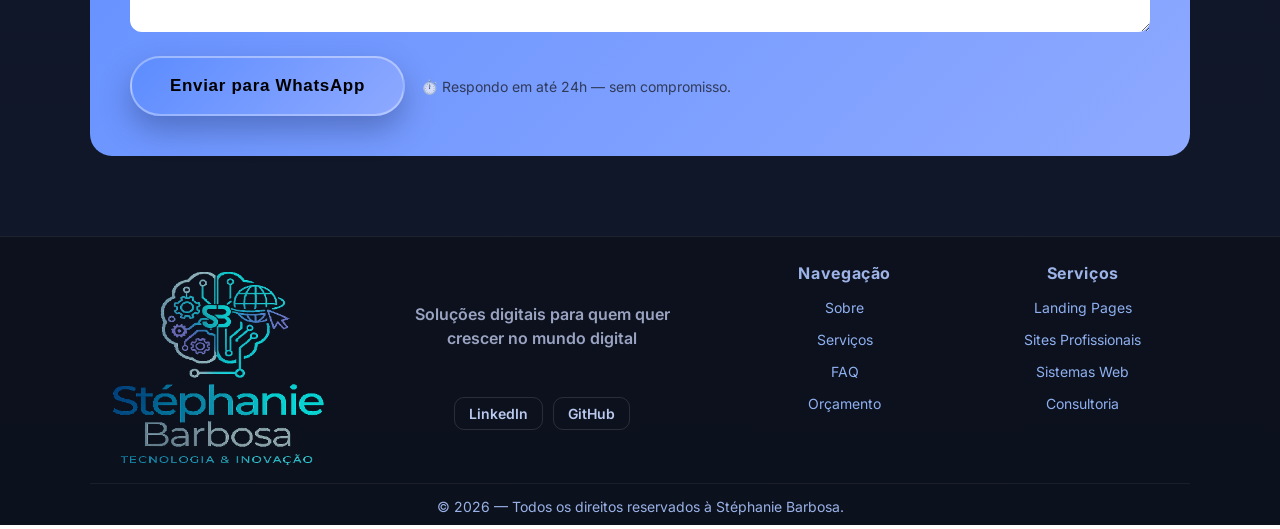
==== commit 5aab2c16: "atuazaliações" ====
--- a/index.html
+++ b/index.html
@@ -250,8 +250,8 @@
         <div class="footer-middle">
           <p class="footer-highlight">Soluções digitais para quem quer crescer no mundo digital</p>
           <div class="footer-social">
-            <a href="https://www.linkedin.com/" target="_blank" rel="noopener noreferrer">LinkedIn</a>
-            <a href="https://github.com/" target="_blank" rel="noopener noreferrer">GitHub</a>
+            <a href="https://www.linkedin.com/in/stéphaniebarbosa" target="_blank" rel="noopener noreferrer">LinkedIn</a>
+            <a href="https://github.com/Stephanie7l" target="_blank" rel="noopener noreferrer">GitHub</a>
           </div>
         </div>
 
--- a/assets/css/style.css
+++ b/assets/css/style.css
@@ -160,7 +160,7 @@
   max-width: 760px;
   margin: 0 auto 30px;
   color: var(--muted);
-  font-size: 18px;
+  font-size: 16px;
   line-height: 1.7;
 }
 
@@ -168,6 +168,16 @@
 [id] {
   scroll-margin-top: 90px;
 }
+
+#contato {
+  scroll-margin-top: 130px;
+}
+
+.cta {
+  padding-top: 26px;
+  padding-bottom: 80px;
+}
+
 .section {
   padding: 80px 0;
 }
@@ -465,10 +475,10 @@
 .footer-highlight {
   width: 100%;
   min-height: 110px;
-  border: 2px solid rgba(92, 140, 255, 0.9);
-  border-radius: 2px;
+  border: none;
+  border-radius: 0;
   color: var(--muted);
-  font-size: 18px;
+  font-size: 16px;
   font-weight: 600;
   line-height: 1.5;
   display: flex;
@@ -501,7 +511,7 @@
 }
 
 .footer-col h4 {
-  font-size: 26px;
+  font-size: 16px;
   font-weight: 700;
   letter-spacing: 0.04em;
   color: #9db3e8;
@@ -520,7 +530,7 @@
 .footer-col ul li a {
   color: #8fb0f0;
   text-decoration: none;
-  font-size: 30px;
+  font-size: 14px;
   line-height: 1.25;
   transition: color 0.2s;
 }
@@ -540,7 +550,7 @@
 
 .footer-text {
   color: #9ab2e7;
-  font-size: 20px;
+  font-size: 14px;
   text-align: center;
 }
 
@@ -669,17 +679,17 @@
   }
   .footer-highlight {
     min-height: 90px;
-    font-size: 16px;
+    font-size: 14px;
   }
   .footer-col h4 {
-    font-size: 22px;
+    font-size: 15px;
   }
   .footer-col ul li a {
-    font-size: 24px;
+    font-size: 13px;
   }
   .footer-text {
     text-align: center;
-    font-size: 16px;
+    font-size: 14px;
   }
 
   .whatsapp-float {
@@ -724,11 +734,11 @@
 
   .faq-question {
     padding: 14px 16px;
-    font-size: 16px;
+    font-size: 14px;
   }
 
   .faq-answer {
-    font-size: 16px;
+    font-size: 14px;
     padding: 0 16px;
   }
 
@@ -792,3 +802,5 @@
 
 
 
+
+
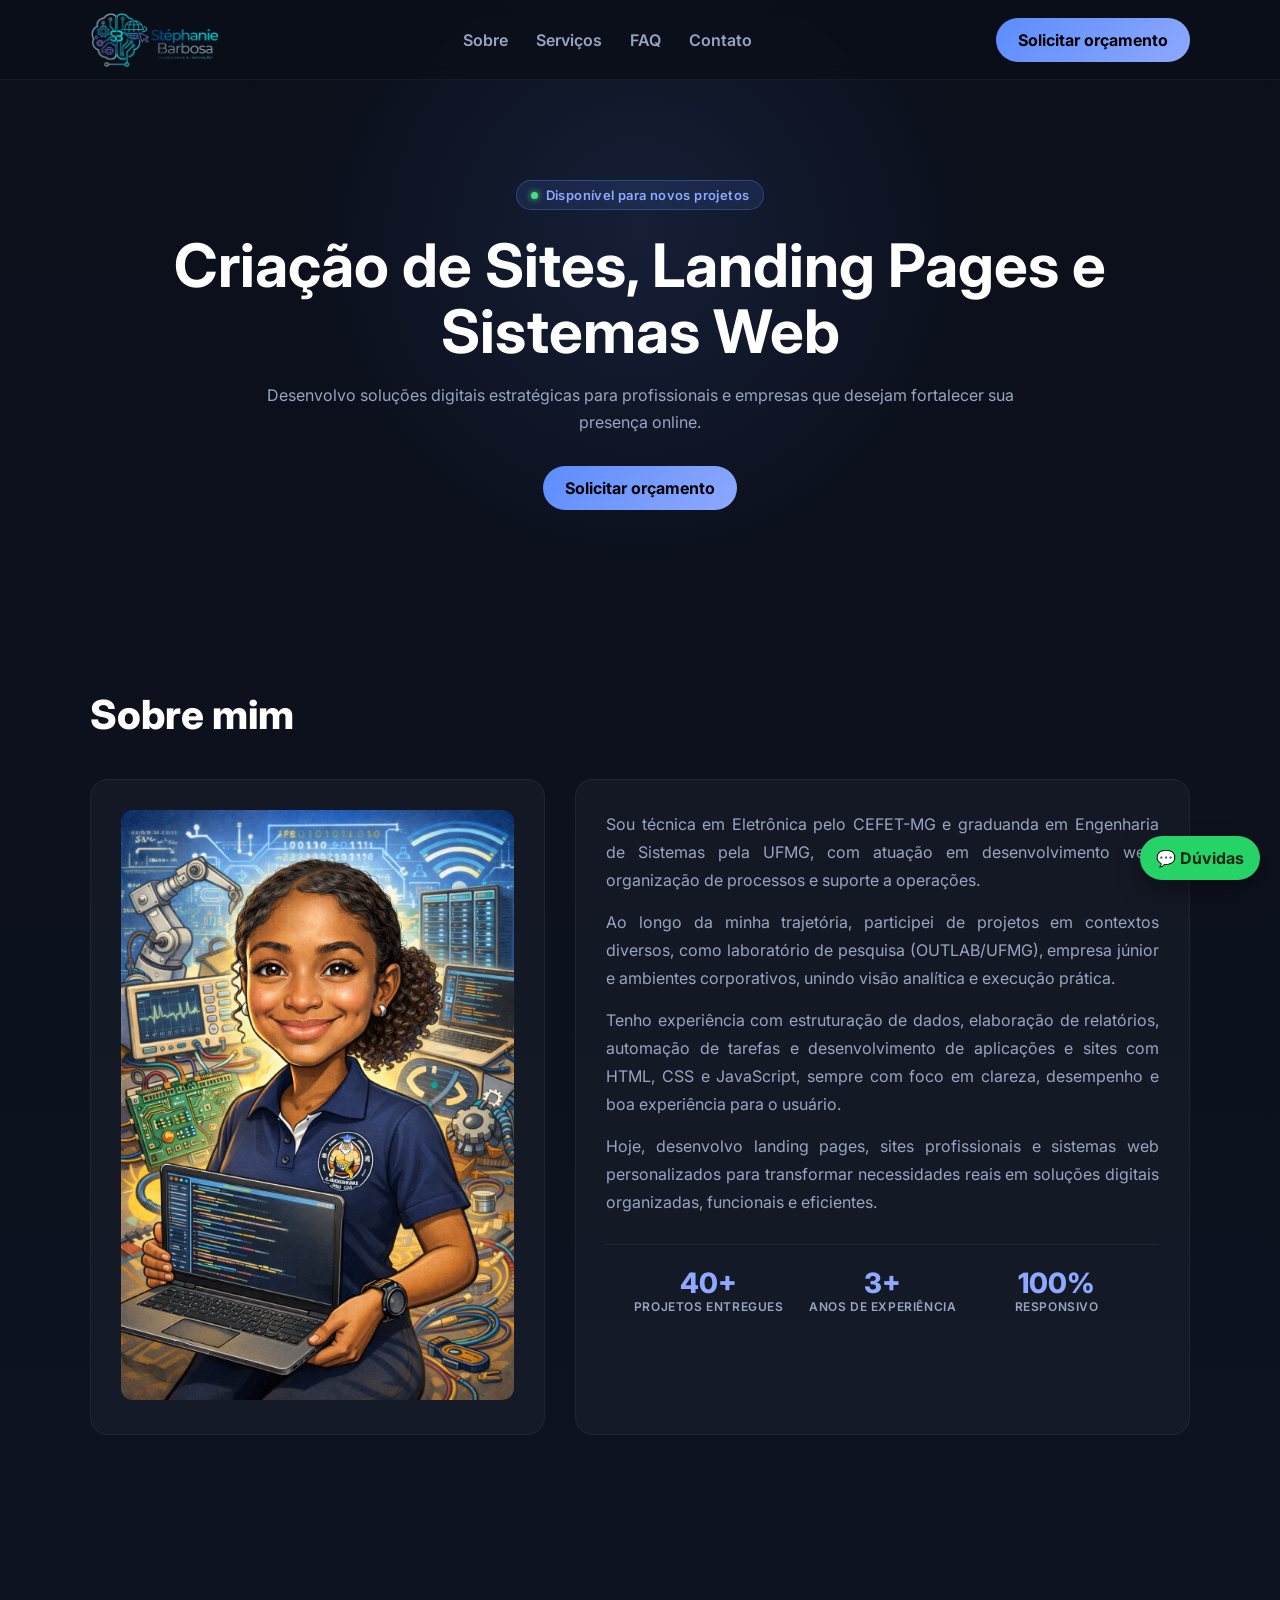
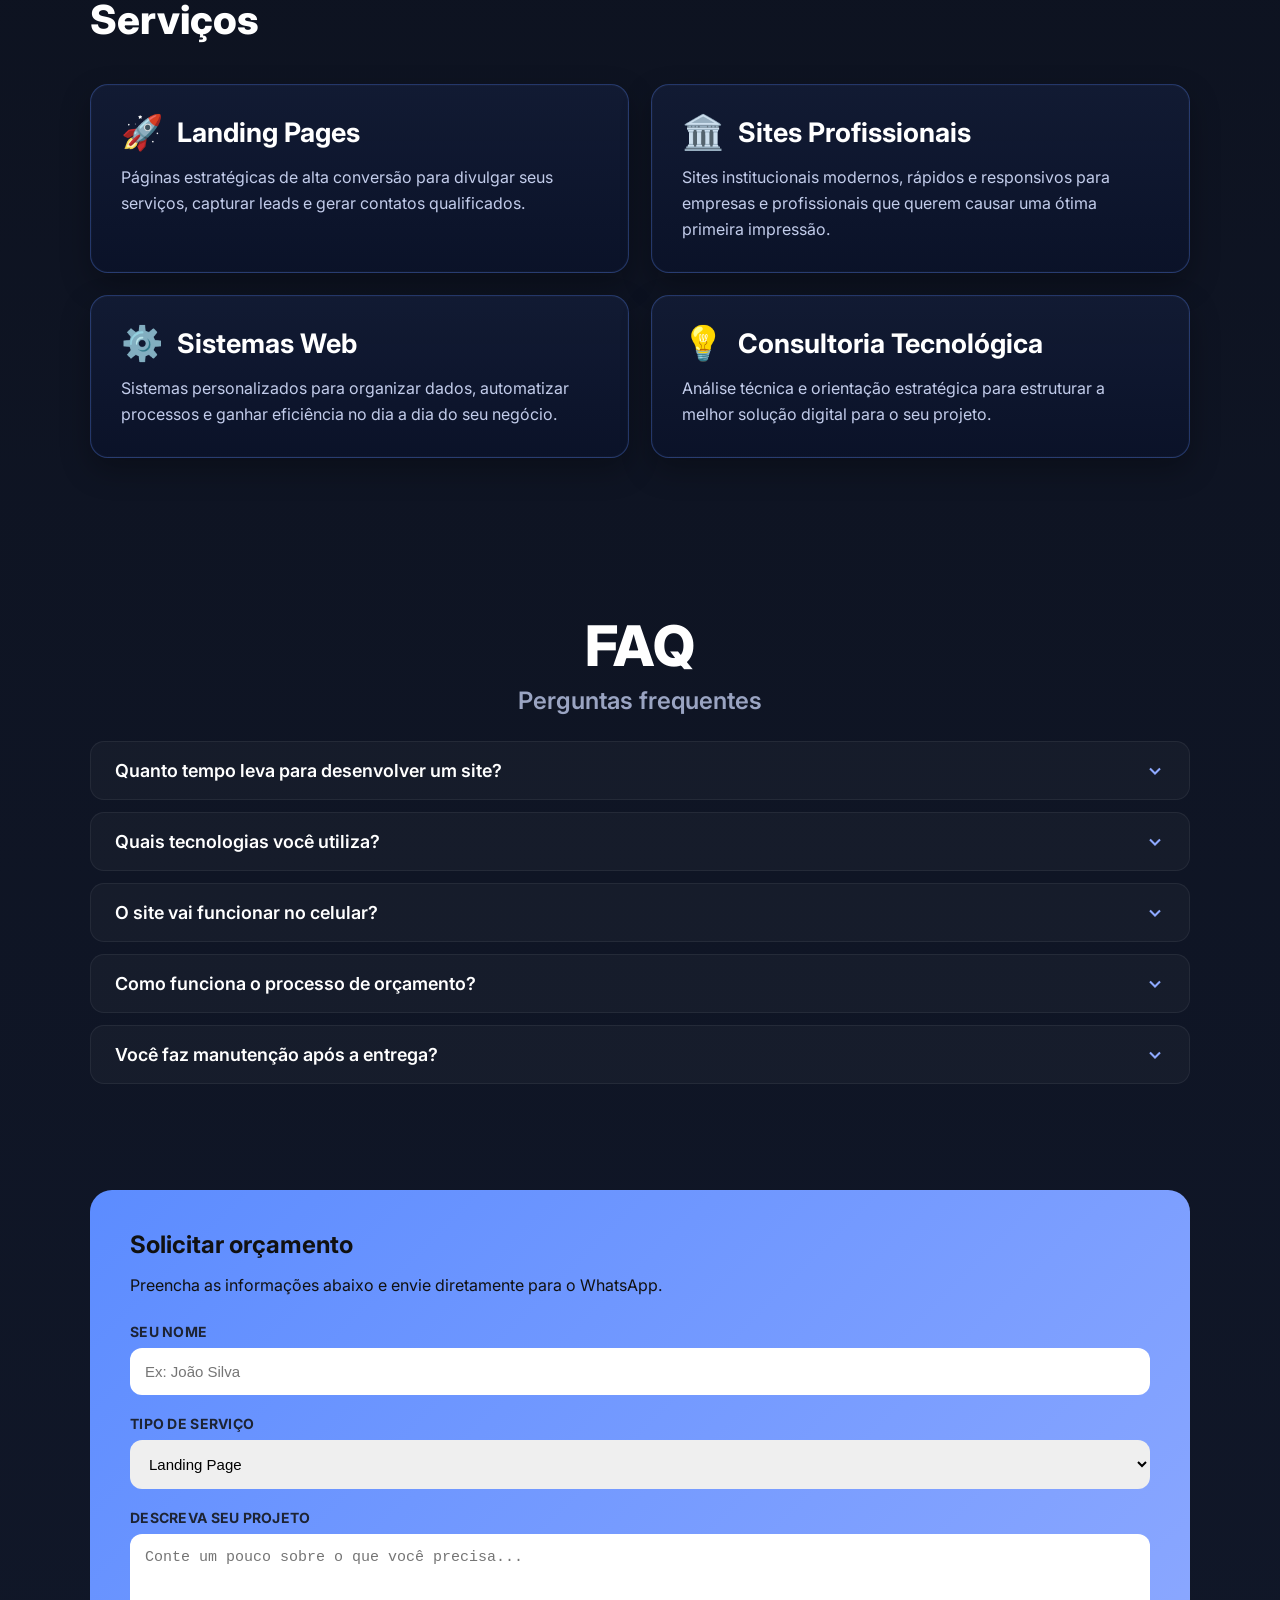
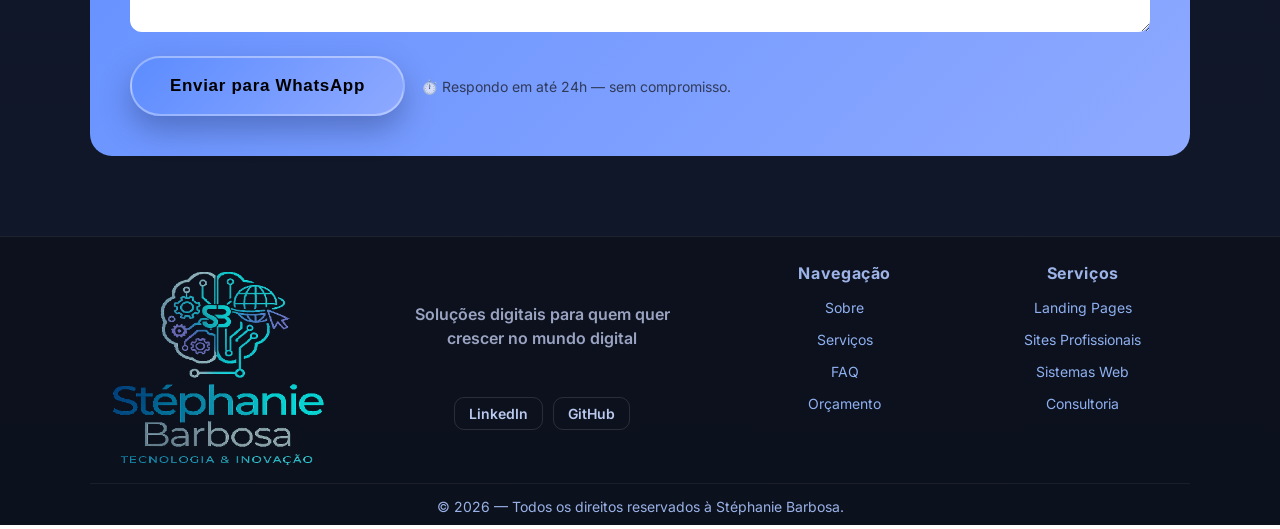
==== commit a2605674: "atualizações" ====
--- a/index.html
+++ b/index.html
@@ -3,13 +3,28 @@
   <head>
     <meta charset="utf-8" />
     <meta name="viewport" content="width=device-width, initial-scale=1" />
-    <meta name="description" content="Stéphanie Barbosa — Desenvolvimento de sites profissionais, landing pages e sistemas web para fortalecer sua presença online." />
-    <meta property="og:title" content="Stéphanie Barbosa | Desenvolvimento de Sites e Sistemas" />
-    <meta property="og:description" content="Soluções digitais estratégicas para profissionais e empresas que desejam fortalecer sua presença online." />
+    <meta
+      name="description"
+      content="Stéphanie Barbosa — Desenvolvimento de sites profissionais, landing pages e sistemas web para fortalecer sua presença online."
+    />
+    <meta
+      property="og:title"
+      content="Stéphanie Barbosa | Desenvolvimento de Sites e Sistemas"
+    />
+    <meta
+      property="og:description"
+      content="Soluções digitais estratégicas para profissionais e empresas que desejam fortalecer sua presença online."
+    />
     <meta property="og:type" content="website" />
     <meta name="twitter:card" content="summary" />
-    <meta name="twitter:title" content="Stéphanie Barbosa | Desenvolvimento de Sites e Sistemas" />
-    <meta name="twitter:description" content="Soluções digitais estratégicas para profissionais e empresas." />
+    <meta
+      name="twitter:title"
+      content="Stéphanie Barbosa | Desenvolvimento de Sites e Sistemas"
+    />
+    <meta
+      name="twitter:description"
+      content="Soluções digitais estratégicas para profissionais e empresas."
+    />
     <title>Stéphanie Barbosa | Desenvolvimento de Sites e Sistemas</title>
     <link
       href="https://fonts.googleapis.com/css2?family=Inter:wght@400;600;700;800&display=swap"
@@ -56,7 +71,9 @@
 
     <section class="hero">
       <div class="container">
-        <div class="hero-badge"><span class="dot"></span> Disponível para novos projetos</div>
+        <div class="hero-badge">
+          <span class="dot"></span> Disponível para novos projetos
+        </div>
         <h1>Criação de Sites, Landing Pages e Sistemas Web</h1>
         <p>
           Desenvolvo soluções digitais estratégicas para profissionais e
@@ -75,7 +92,11 @@
         </div>
         <div class="about-grid fade-in">
           <div class="about-photo card">
-            <img src="assets/img/foto.png" alt="Stéphanie Barbosa" loading="lazy" />
+            <img
+              src="assets/img/foto.png"
+              alt="Stéphanie Barbosa"
+              loading="lazy"
+            />
           </div>
           <div class="card about-text">
             <p>
@@ -101,9 +122,18 @@
               digitais organizadas, funcionais e eficientes.
             </p>
             <div class="about-stats">
-              <div class="stat"><span class="stat-number">10+</span><span class="stat-label">Projetos entregues</span></div>
-              <div class="stat"><span class="stat-number">3+</span><span class="stat-label">Anos de experiência</span></div>
-              <div class="stat"><span class="stat-number">100%</span><span class="stat-label">Responsivo</span></div>
+              <div class="stat">
+                <span class="stat-number">40+</span
+                ><span class="stat-label">Projetos entregues</span>
+              </div>
+              <div class="stat">
+                <span class="stat-number">3+</span
+                ><span class="stat-label">Anos de experiência</span>
+              </div>
+              <div class="stat">
+                <span class="stat-number">100%</span
+                ><span class="stat-label">Responsivo</span>
+              </div>
             </div>
           </div>
         </div>
@@ -120,8 +150,8 @@
               <h3>Landing Pages</h3>
             </div>
             <p>
-              Páginas estratégicas de alta conversão para divulgar seus serviços,
-              capturar leads e gerar contatos qualificados.
+              Páginas estratégicas de alta conversão para divulgar seus
+              serviços, capturar leads e gerar contatos qualificados.
             </p>
           </div>
           <div class="card fade-in service-card">
@@ -140,8 +170,8 @@
               <h3>Sistemas Web</h3>
             </div>
             <p>
-              Sistemas personalizados para organizar dados, automatizar processos
-              e ganhar eficiência no dia a dia do seu negócio.
+              Sistemas personalizados para organizar dados, automatizar
+              processos e ganhar eficiência no dia a dia do seu negócio.
             </p>
           </div>
           <div class="card fade-in service-card">
@@ -168,37 +198,100 @@
           <div class="faq-item fade-in">
             <button class="faq-question" aria-expanded="false">
               Quanto tempo leva para desenvolver um site?
-              <svg class="faq-chevron" viewBox="0 0 24 24" fill="none" stroke="currentColor" stroke-width="2.5"><polyline points="6 9 12 15 18 9"/></svg>
+              <svg
+                class="faq-chevron"
+                viewBox="0 0 24 24"
+                fill="none"
+                stroke="currentColor"
+                stroke-width="2.5"
+              >
+                <polyline points="6 9 12 15 18 9" />
+              </svg>
             </button>
-            <div class="faq-answer">O prazo varia conforme a complexidade do projeto. Uma landing page simples pode ficar pronta em 5 a 7 dias úteis, enquanto sites institucionais e sistemas web costumam levar de 2 a 5 semanas. Após o orçamento, informo o prazo exato para o seu caso.</div>
+            <div class="faq-answer">
+              O prazo varia conforme a complexidade do projeto. Uma landing page
+              simples pode ficar pronta em 5 a 7 dias úteis, enquanto sites
+              institucionais e sistemas web costumam levar de 2 a 5 semanas.
+              Após o orçamento, informo o prazo exato para o seu caso.
+            </div>
           </div>
           <div class="faq-item fade-in">
             <button class="faq-question" aria-expanded="false">
               Quais tecnologias você utiliza?
-              <svg class="faq-chevron" viewBox="0 0 24 24" fill="none" stroke="currentColor" stroke-width="2.5"><polyline points="6 9 12 15 18 9"/></svg>
+              <svg
+                class="faq-chevron"
+                viewBox="0 0 24 24"
+                fill="none"
+                stroke="currentColor"
+                stroke-width="2.5"
+              >
+                <polyline points="6 9 12 15 18 9" />
+              </svg>
             </button>
-            <div class="faq-answer">Trabalho principalmente com HTML, CSS e JavaScript para sites estáticos e landing pages de alta performance. Para sistemas web, utilizo frameworks modernos conforme a necessidade do projeto. Todos os sites entregues são responsivos e otimizados para buscadores (SEO).</div>
+            <div class="faq-answer">
+              Trabalho principalmente com HTML, CSS e JavaScript para sites
+              estáticos e landing pages de alta performance. Para sistemas web,
+              utilizo frameworks modernos conforme a necessidade do projeto.
+              Todos os sites entregues são responsivos e otimizados para
+              buscadores (SEO).
+            </div>
           </div>
           <div class="faq-item fade-in">
             <button class="faq-question" aria-expanded="false">
               O site vai funcionar no celular?
-              <svg class="faq-chevron" viewBox="0 0 24 24" fill="none" stroke="currentColor" stroke-width="2.5"><polyline points="6 9 12 15 18 9"/></svg>
+              <svg
+                class="faq-chevron"
+                viewBox="0 0 24 24"
+                fill="none"
+                stroke="currentColor"
+                stroke-width="2.5"
+              >
+                <polyline points="6 9 12 15 18 9" />
+              </svg>
             </button>
-            <div class="faq-answer">Sim, 100%. Todos os projetos são desenvolvidos com abordagem <em>mobile-first</em>, garantindo excelente experiência em celulares, tablets e desktops.</div>
+            <div class="faq-answer">
+              Sim, 100%. Todos os projetos são desenvolvidos com abordagem
+              <em>mobile-first</em>, garantindo excelente experiência em
+              celulares, tablets e desktops.
+            </div>
           </div>
           <div class="faq-item fade-in">
             <button class="faq-question" aria-expanded="false">
               Como funciona o processo de orçamento?
-              <svg class="faq-chevron" viewBox="0 0 24 24" fill="none" stroke="currentColor" stroke-width="2.5"><polyline points="6 9 12 15 18 9"/></svg>
+              <svg
+                class="faq-chevron"
+                viewBox="0 0 24 24"
+                fill="none"
+                stroke="currentColor"
+                stroke-width="2.5"
+              >
+                <polyline points="6 9 12 15 18 9" />
+              </svg>
             </button>
-            <div class="faq-answer">Basta preencher o formulário acima ou entrar em contato pelo WhatsApp. Após entender o seu projeto, envio um orçamento detalhado sem nenhum compromisso. Respondo em até 24 horas úteis.</div>
+            <div class="faq-answer">
+              Basta preencher o formulário acima ou entrar em contato pelo
+              WhatsApp. Após entender o seu projeto, envio um orçamento
+              detalhado sem nenhum compromisso. Respondo em até 24 horas úteis.
+            </div>
           </div>
           <div class="faq-item fade-in">
             <button class="faq-question" aria-expanded="false">
               Você faz manutenção após a entrega?
-              <svg class="faq-chevron" viewBox="0 0 24 24" fill="none" stroke="currentColor" stroke-width="2.5"><polyline points="6 9 12 15 18 9"/></svg>
+              <svg
+                class="faq-chevron"
+                viewBox="0 0 24 24"
+                fill="none"
+                stroke="currentColor"
+                stroke-width="2.5"
+              >
+                <polyline points="6 9 12 15 18 9" />
+              </svg>
             </button>
-            <div class="faq-answer">Sim. Ofereço suporte pós-entrega e manutenção mediante contrato. Assim você fica tranquilo sabendo que o site continuará funcionando e atualizado.</div>
+            <div class="faq-answer">
+              Sim. Ofereço suporte pós-entrega e manutenção mediante contrato.
+              Assim você fica tranquilo sabendo que o site continuará
+              funcionando e atualizado.
+            </div>
           </div>
         </div>
       </div>
@@ -213,7 +306,12 @@
           </p>
           <form onsubmit="enviarWhatsApp(event)">
             <label for="nome">Seu nome</label>
-            <input type="text" id="nome" placeholder="Ex: João Silva" required />
+            <input
+              type="text"
+              id="nome"
+              placeholder="Ex: João Silva"
+              required
+            />
             <label for="servico">Tipo de serviço</label>
             <select id="servico">
               <option>Landing Page</option>
@@ -229,7 +327,9 @@
             ></textarea>
             <div class="form-submit-wrapper">
               <button class="btn" type="submit">Enviar para WhatsApp</button>
-              <p class="form-trust">⏱️ Respondo em até 24h — sem compromisso.</p>
+              <p class="form-trust">
+                ⏱️ Respondo em até 24h — sem compromisso.
+              </p>
             </div>
           </form>
         </div>
@@ -248,10 +348,22 @@
         </div>
 
         <div class="footer-middle">
-          <p class="footer-highlight">Soluções digitais para quem quer crescer no mundo digital</p>
+          <p class="footer-highlight">
+            Soluções digitais para quem quer crescer no mundo digital
+          </p>
           <div class="footer-social">
-            <a href="https://www.linkedin.com/in/stéphaniebarbosa" target="_blank" rel="noopener noreferrer">LinkedIn</a>
-            <a href="https://github.com/Stephanie7l" target="_blank" rel="noopener noreferrer">GitHub</a>
+            <a
+              href="https://www.linkedin.com/in/stéphaniebarbosa"
+              target="_blank"
+              rel="noopener noreferrer"
+              >LinkedIn</a
+            >
+            <a
+              href="https://github.com/Stephanie7l"
+              target="_blank"
+              rel="noopener noreferrer"
+              >GitHub</a
+            >
           </div>
         </div>
 
@@ -278,7 +390,8 @@
 
       <div class="footer-bottom">
         <div class="footer-text">
-          &copy; <span id="year"></span> &mdash; Todos os direitos reservados à Stéphanie Barbosa.
+          &copy; <span id="year"></span> &mdash; Todos os direitos reservados à
+          Stéphanie Barbosa.
         </div>
       </div>
     </footer>
@@ -294,11 +407,3 @@
     <script src="assets/js/main.js"></script>
   </body>
 </html>
-
-
-
-
-
-
-
-
--- a/assets/css/style.css
+++ b/assets/css/style.css
@@ -658,6 +658,8 @@
   }
   .nav-toggle {
     display: flex;
+    grid-column: 3;
+    justify-self: end;
   }
   .nav-desktop-cta {
     display: none;
@@ -785,7 +787,7 @@
 .nav-overlay {
   position: fixed;
   inset: 0;
-  background: rgba(0, 0, 0, 0.7);
+  background: transparent;
   display: none;
   z-index: 1000;
 }
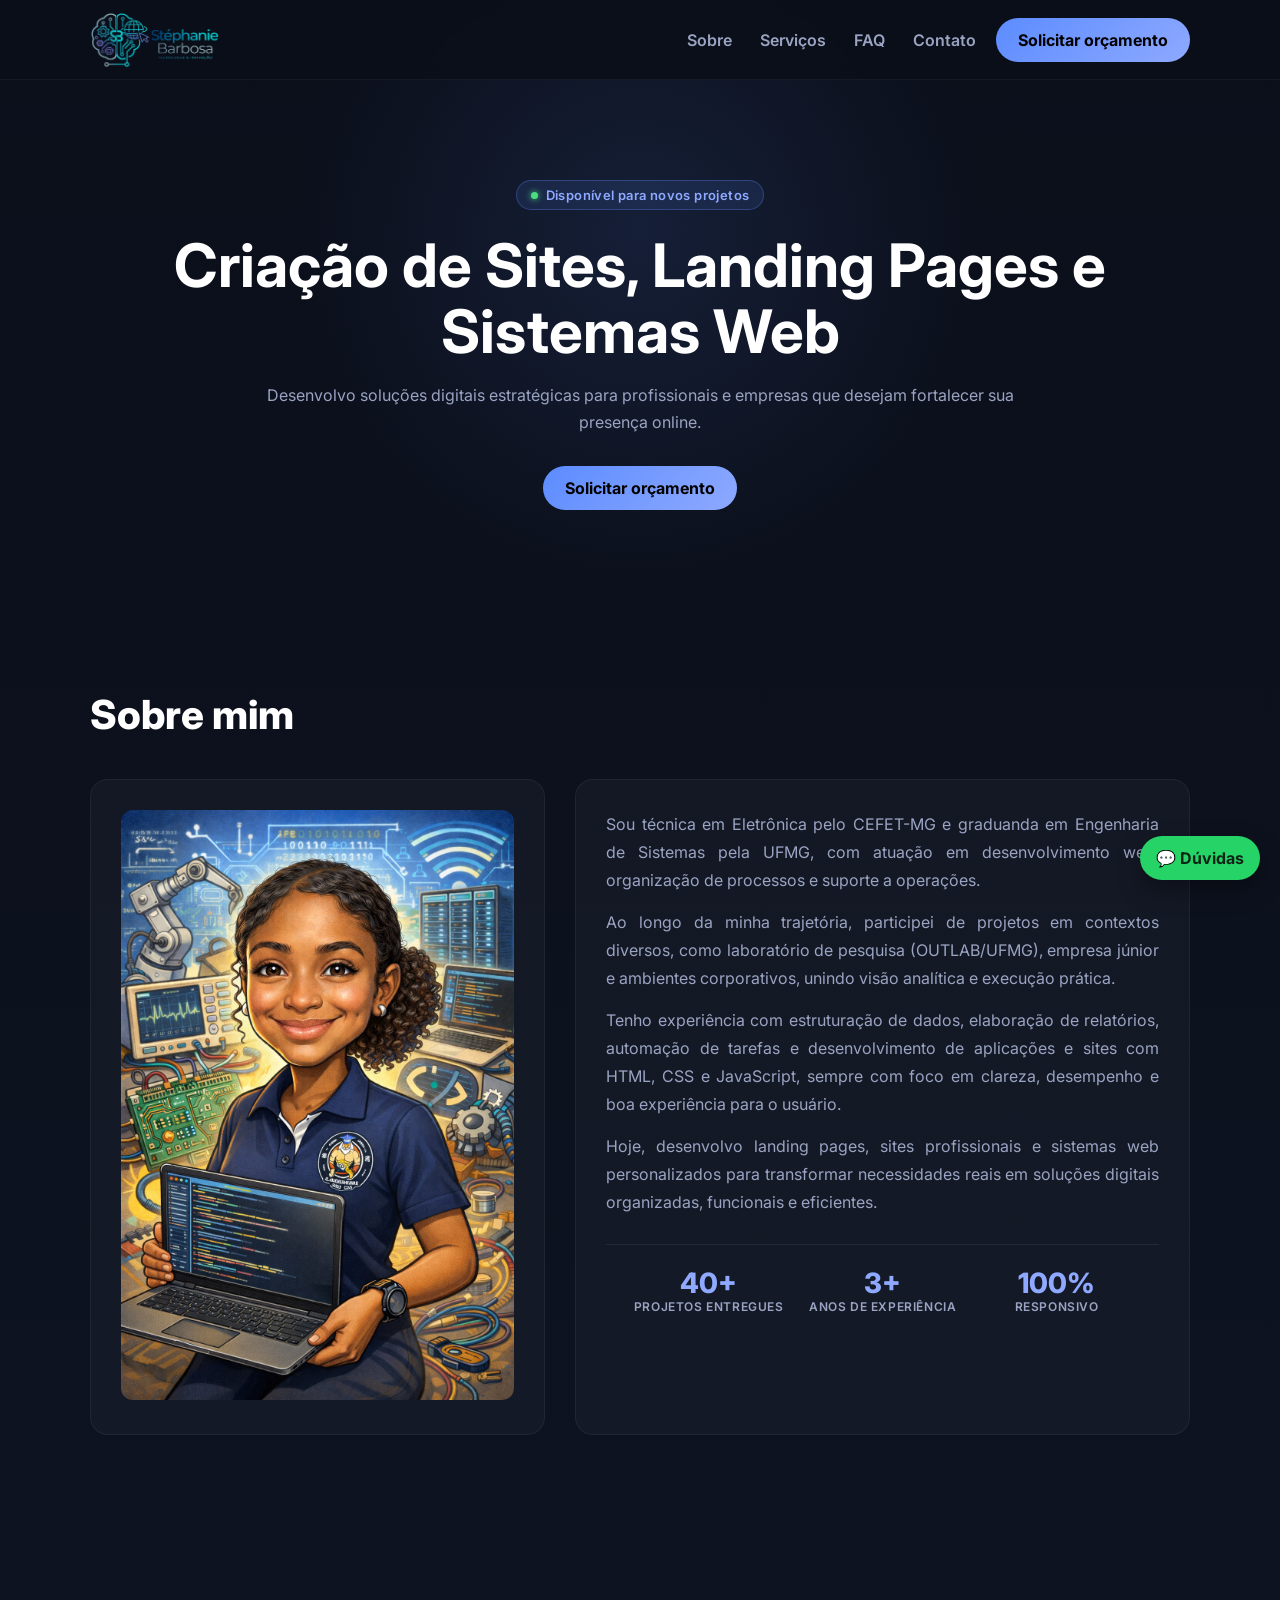
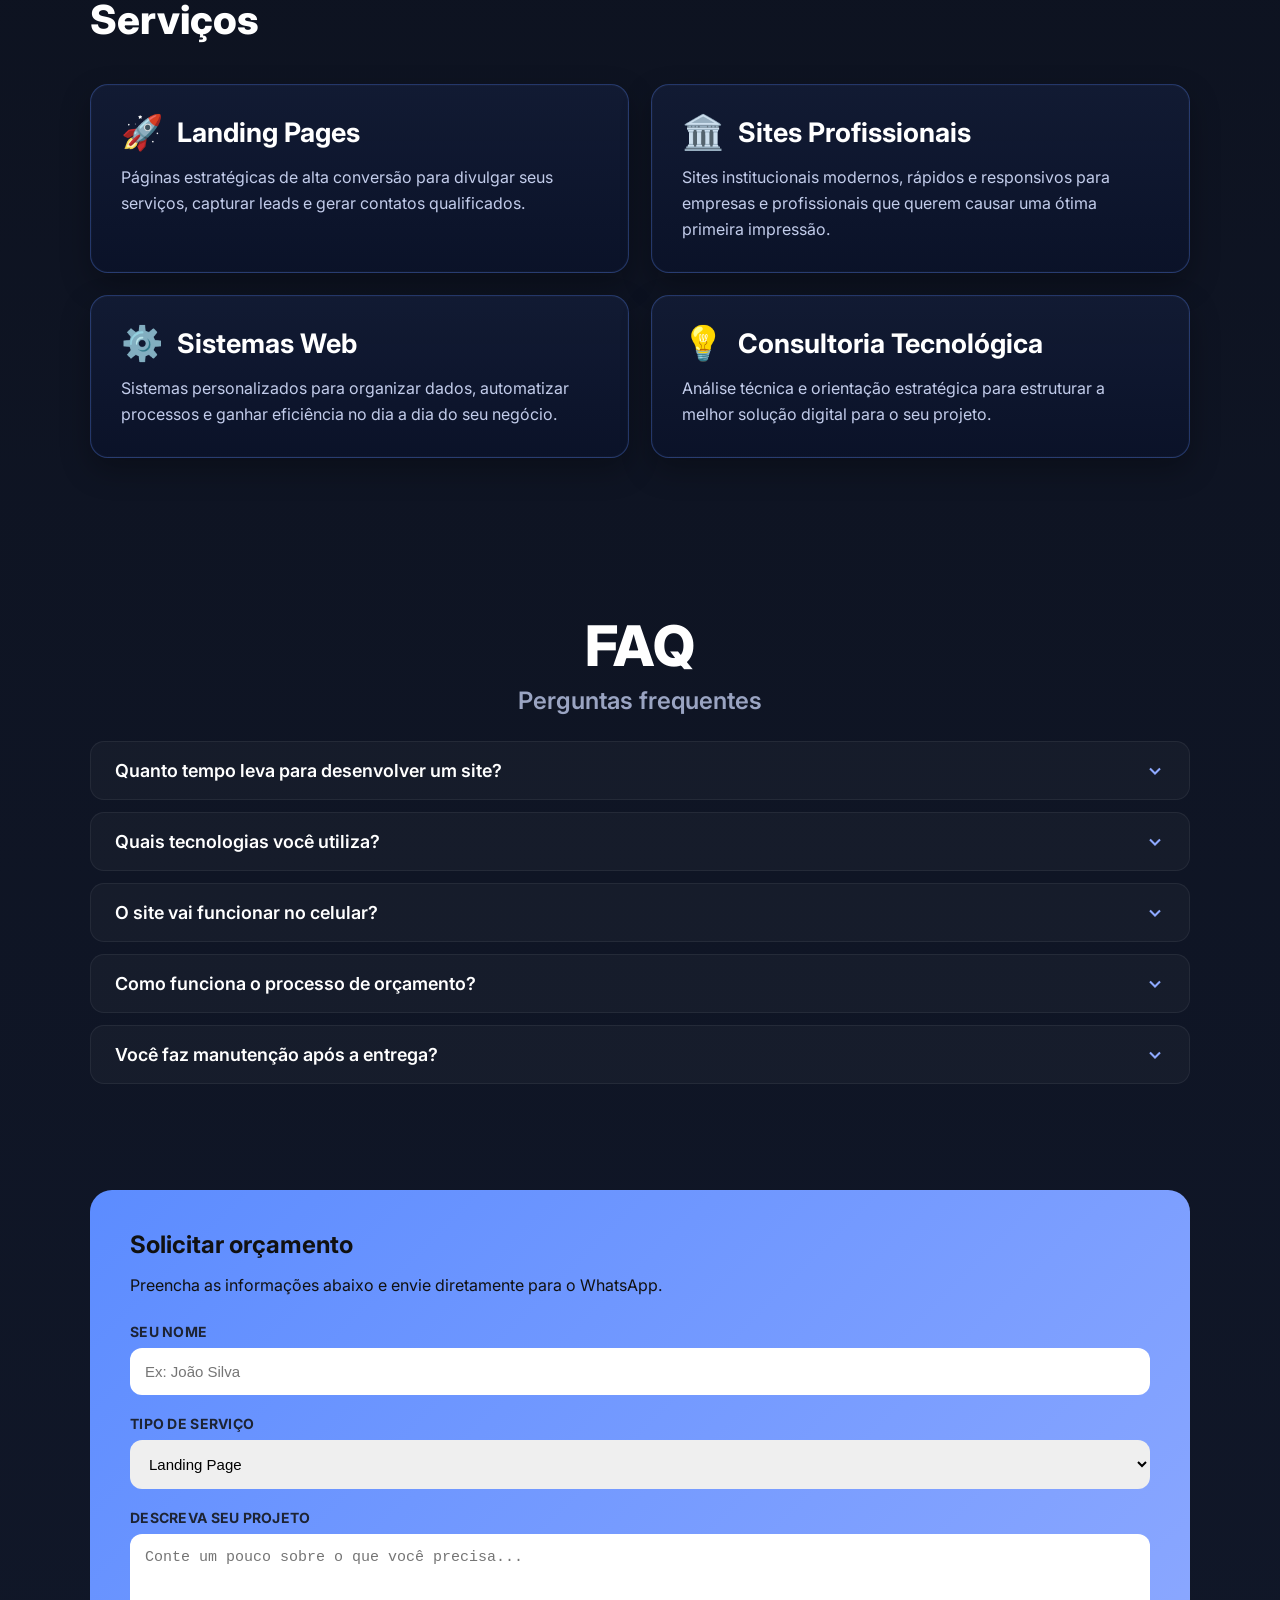
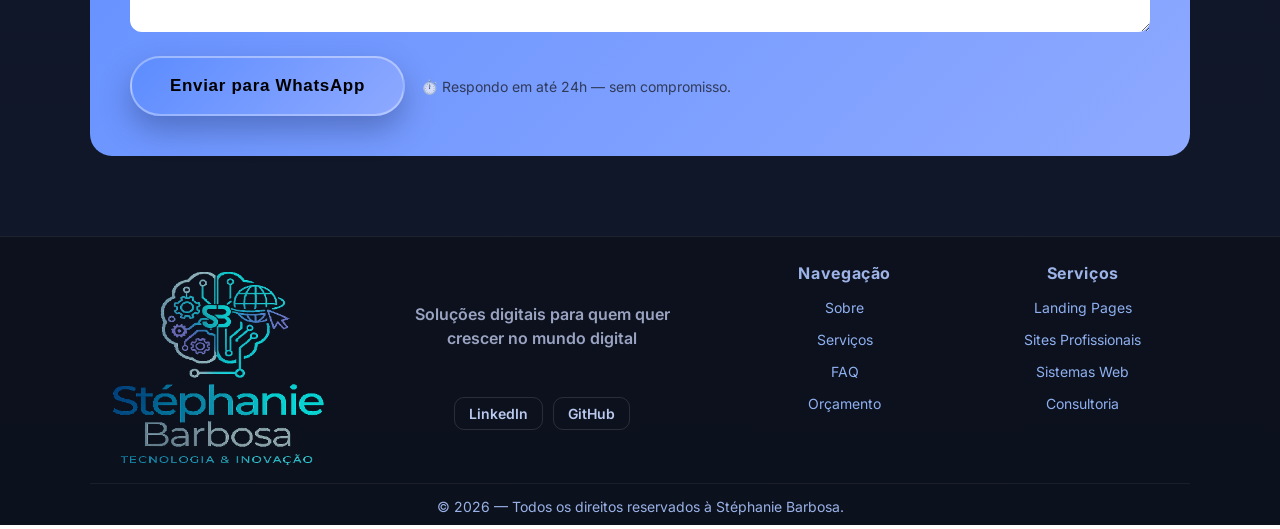
==== commit 96b18a8d: "Alterações do contato" ====
--- a/index.html
+++ b/index.html
@@ -56,13 +56,12 @@
           <a href="#servicos">Serviços</a>
           <a href="#faq">FAQ</a>
           <a
-            href="https://wa.me/5531985499733"
+            href="https://wa.me/5531995498575"
             target="_blank"
             rel="noopener noreferrer"
             >Contato</a
           >
         </nav>
-
         <a href="#contato" class="btn nav-desktop-cta">Solicitar orçamento</a>
       </div>
     </header>
@@ -398,7 +397,7 @@
 
     <a
       class="whatsapp-float"
-      href="https://wa.me/5531985499733?text=Ol%C3%A1%2C%20tenho%20uma%20d%C3%BAvida%20e%20gostaria%20de%20falar%20com%20voc%C3%AA."
+      href="https://wa.me/5531995498575?text=Ol%C3%A1%2C%20tenho%20uma%20d%C3%BAvida%20e%20gostaria%20de%20falar%20com%20voc%C3%AA."
       target="_blank"
       rel="noopener noreferrer"
       >💬 Dúvidas</a
--- a/assets/css/style.css
+++ b/assets/css/style.css
@@ -64,7 +64,7 @@
   display: flex;
   gap: 28px;
   align-items: center;
-  justify-self: center;
+  justify-self: end; /* antes: center */
 }
 .nav-links a {
   color: var(--muted);
@@ -632,38 +632,34 @@
 
   .nav-links {
     position: fixed;
-    top: 0;
+    top: 80px; /* abaixo do header */
     right: -100%;
-    height: 100vh;
+    height: calc(100vh - 80px);
     width: 280px;
-    background: var(--bg);
+    background: #0b0f1a; /* fundo sólido */
     flex-direction: column;
-    padding: 100px 20px;
-    transition: 0.4s;
+    align-items: flex-start;
+    padding: 20px;
+    transition: right 0.4s ease;
     z-index: 1050;
     gap: 8px;
   }
-  .nav-links a {
-    width: 100%;
-    min-height: 48px;
-    font-size: 18px;
-    border-radius: 10px;
-    padding: 0 12px;
-  }
-  .nav-links a:hover {
-    background: rgba(255, 255, 255, 0.05);
-  }
-  .nav-links.is-open {
+
+  .nav-links.is-open,
+  .nav-links.active {
     right: 0;
   }
+
   .nav-toggle {
     display: flex;
     grid-column: 3;
     justify-self: end;
   }
+
   .nav-desktop-cta {
     display: none;
   }
+
   .nav-cta {
     display: flex;
     width: 100%;
@@ -679,16 +675,20 @@
     gap: 22px;
     padding: 26px 0 12px;
   }
+
   .footer-highlight {
     min-height: 90px;
     font-size: 14px;
   }
+
   .footer-col h4 {
     font-size: 15px;
   }
+
   .footer-col ul li a {
     font-size: 13px;
   }
+
   .footer-text {
     text-align: center;
     font-size: 14px;
@@ -704,9 +704,11 @@
   .nav-toggle.is-open .nav-toggle-bar:nth-child(1) {
     transform: translateY(8px) rotate(45deg);
   }
+
   .nav-toggle.is-open .nav-toggle-bar:nth-child(2) {
     opacity: 0;
   }
+
   .nav-toggle.is-open .nav-toggle-bar:nth-child(3) {
     transform: translateY(-8px) rotate(-45deg);
   }
@@ -795,14 +797,37 @@
   display: block;
 }
 
-
-
-
-
-
-
-
-
-
-
-
+.nav-links.active {
+  position: fixed;
+  top: 80px;
+  left: auto;
+  right: 0;
+  background: #0b0f1a;
+  padding: 20px;
+  z-index: 1050;
+}
+
+.nav-overlay.active {
+  display: block;
+  z-index: 998;
+}
+
+.faq-item.active .faq-answer {
+  display: block;
+}
+
+.faq-item.active .faq-chevron {
+  transform: rotate(180deg);
+}
+
+
+
+
+
+
+
+
+
+
+
+
